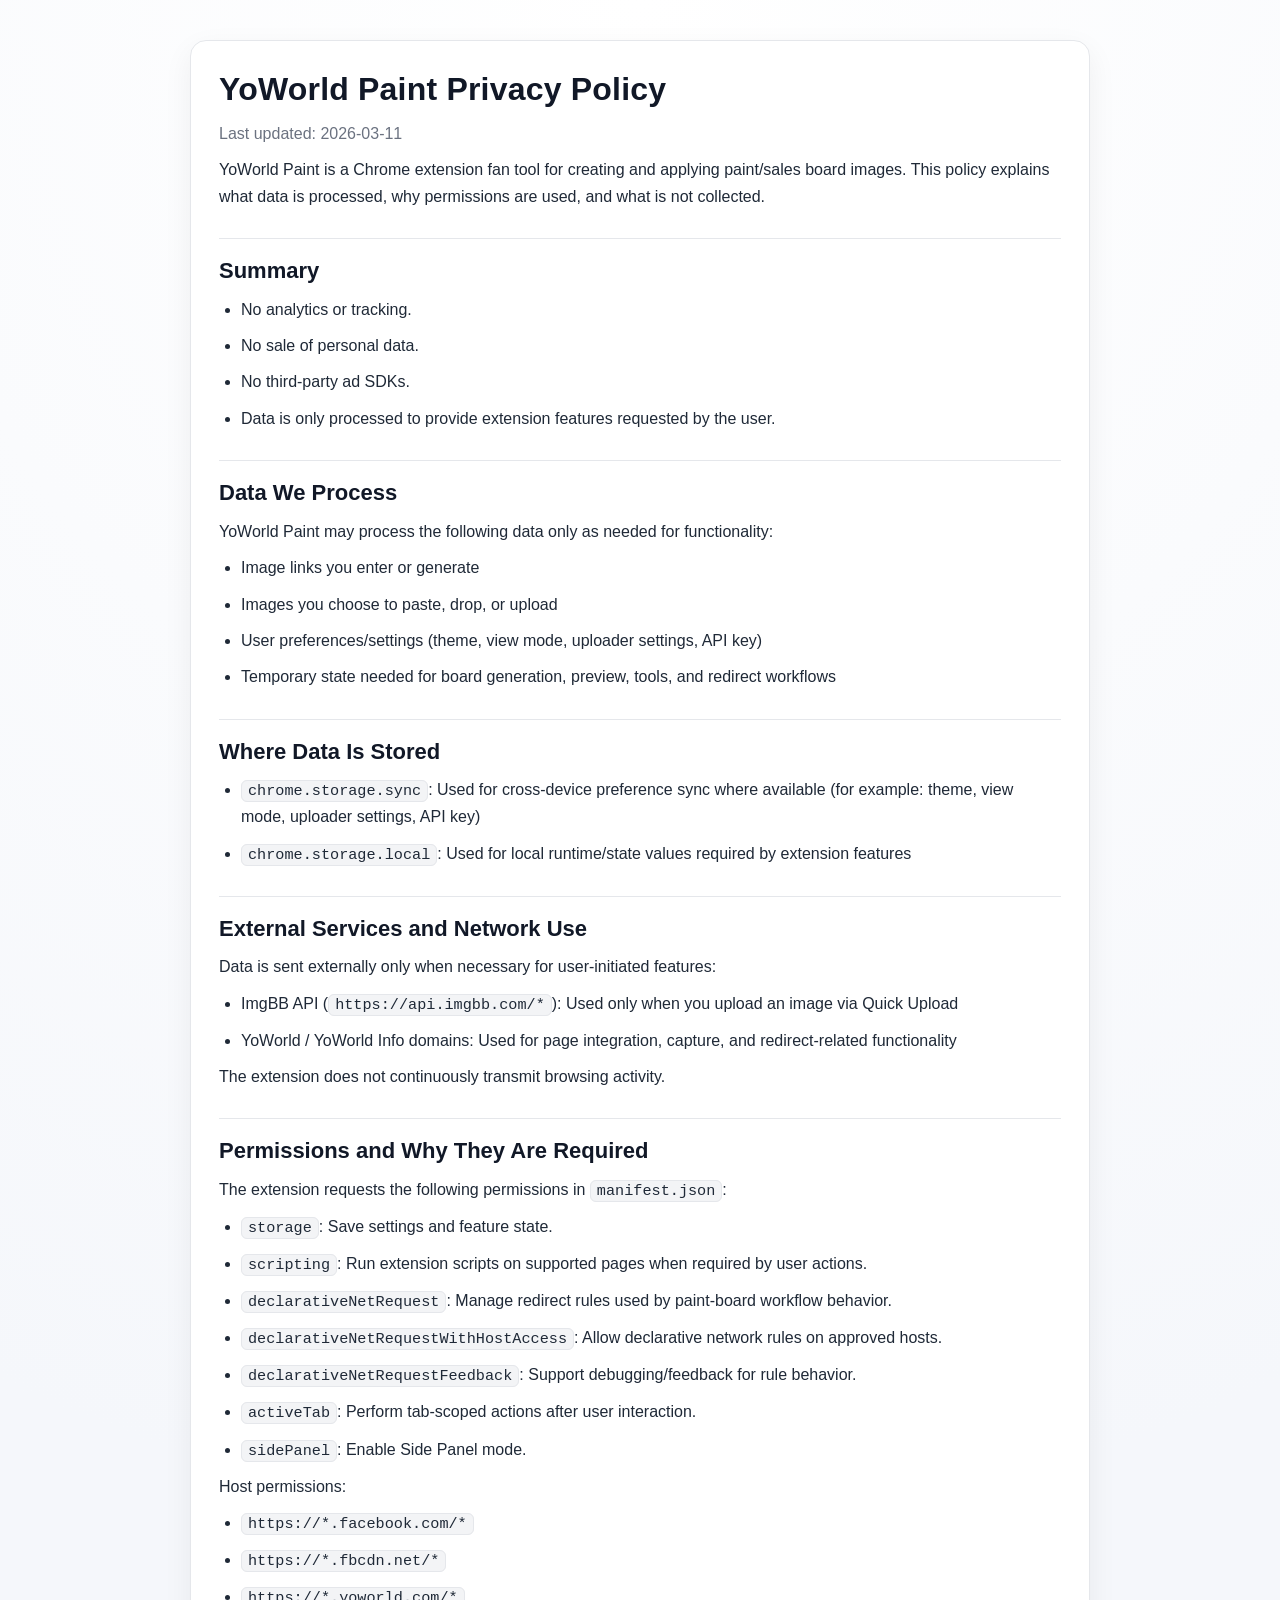
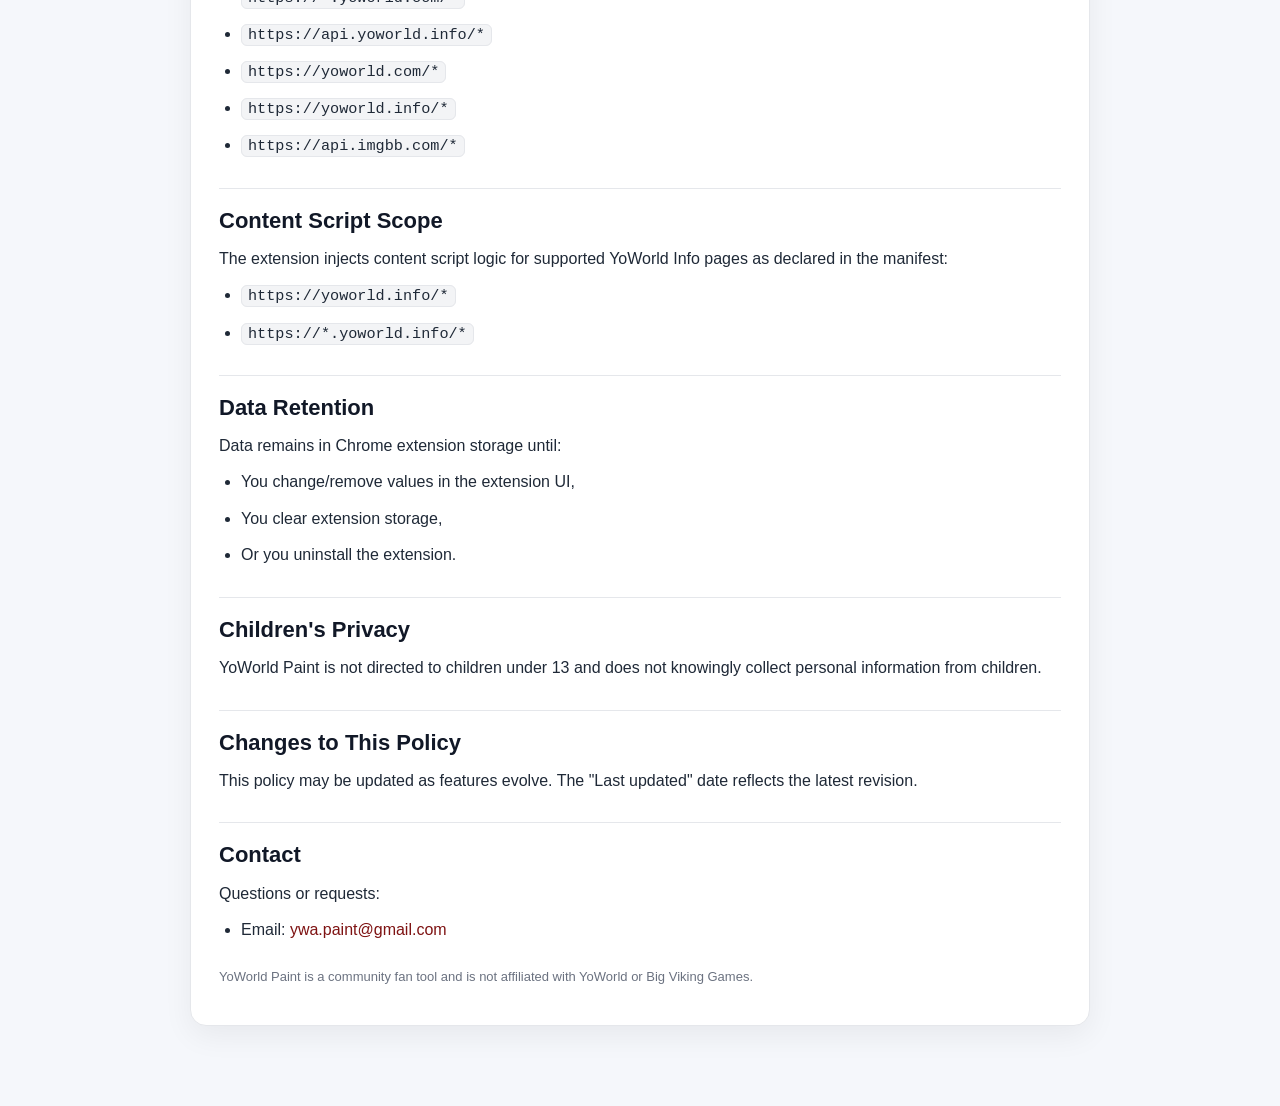
==== docs/privacy-policy.html @ 0a104af5 "Add privacy policy and redirect page for YoWorld Paint extension - Created privacy-policy.html to ou" ====
<!doctype html>
<html lang="en">
<head>
  <meta charset="utf-8" />
  <meta name="viewport" content="width=device-width, initial-scale=1" />
  <title>YoWorld Paint Privacy Policy</title>
  <meta name="description" content="YoWorld Paint Privacy Policy" />
  <style>
    :root {
      --bg: #f5f7fb;
      --card: #ffffff;
      --text: #1f2937;
      --muted: #6b7280;
      --line: #e5e7eb;
      --accent: #7e1212;
      --code-bg: #f3f4f6;
    }

    html, body {
      margin: 0;
      padding: 0;
      background: radial-gradient(circle at top, #ffffff 0%, var(--bg) 55%);
      color: var(--text);
      font: 16px/1.65 "Segoe UI", Roboto, Helvetica, Arial, sans-serif;
    }

    .wrap {
      max-width: 900px;
      margin: 40px auto;
      padding: 0 20px 40px;
    }

    .card {
      background: var(--card);
      border: 1px solid var(--line);
      border-radius: 16px;
      box-shadow: 0 10px 30px rgba(0, 0, 0, 0.06);
      padding: 28px;
    }

    h1, h2 {
      line-height: 1.25;
      margin: 0 0 12px;
      color: #111827;
    }

    h1 {
      font-size: 32px;
      letter-spacing: 0.2px;
    }

    h2 {
      font-size: 22px;
      margin-top: 28px;
      border-top: 1px solid var(--line);
      padding-top: 18px;
    }

    p, li {
      margin: 0 0 10px;
    }

    ul {
      margin: 0 0 8px 22px;
      padding: 0;
    }

    .muted {
      color: var(--muted);
    }

    code {
      background: var(--code-bg);
      border: 1px solid #e5e7eb;
      border-radius: 6px;
      padding: 1px 6px;
      font-family: Consolas, "Courier New", monospace;
      font-size: 0.95em;
    }

    a {
      color: var(--accent);
      text-decoration: none;
    }

    a:hover {
      text-decoration: underline;
    }

    .footer {
      margin-top: 22px;
      font-size: 13px;
      color: var(--muted);
    }
  </style>
</head>
<body>
  <main class="wrap">
    <article class="card">
      <h1>YoWorld Paint Privacy Policy</h1>
      <p class="muted">Last updated: 2026-03-11</p>

      <p>YoWorld Paint is a Chrome extension fan tool for creating and applying paint/sales board images. This policy explains what data is processed, why permissions are used, and what is not collected.</p>

      <h2>Summary</h2>
      <ul>
        <li>No analytics or tracking.</li>
        <li>No sale of personal data.</li>
        <li>No third-party ad SDKs.</li>
        <li>Data is only processed to provide extension features requested by the user.</li>
      </ul>

      <h2>Data We Process</h2>
      <p>YoWorld Paint may process the following data only as needed for functionality:</p>
      <ul>
        <li>Image links you enter or generate</li>
        <li>Images you choose to paste, drop, or upload</li>
        <li>User preferences/settings (theme, view mode, uploader settings, API key)</li>
        <li>Temporary state needed for board generation, preview, tools, and redirect workflows</li>
      </ul>

      <h2>Where Data Is Stored</h2>
      <ul>
        <li><code>chrome.storage.sync</code>: Used for cross-device preference sync where available (for example: theme, view mode, uploader settings, API key)</li>
        <li><code>chrome.storage.local</code>: Used for local runtime/state values required by extension features</li>
      </ul>

      <h2>External Services and Network Use</h2>
      <p>Data is sent externally only when necessary for user-initiated features:</p>
      <ul>
        <li>ImgBB API (<code>https://api.imgbb.com/*</code>): Used only when you upload an image via Quick Upload</li>
        <li>YoWorld / YoWorld Info domains: Used for page integration, capture, and redirect-related functionality</li>
      </ul>
      <p>The extension does not continuously transmit browsing activity.</p>

      <h2>Permissions and Why They Are Required</h2>
      <p>The extension requests the following permissions in <code>manifest.json</code>:</p>
      <ul>
        <li><code>storage</code>: Save settings and feature state.</li>
        <li><code>scripting</code>: Run extension scripts on supported pages when required by user actions.</li>
        <li><code>declarativeNetRequest</code>: Manage redirect rules used by paint-board workflow behavior.</li>
        <li><code>declarativeNetRequestWithHostAccess</code>: Allow declarative network rules on approved hosts.</li>
        <li><code>declarativeNetRequestFeedback</code>: Support debugging/feedback for rule behavior.</li>
        <li><code>activeTab</code>: Perform tab-scoped actions after user interaction.</li>
        <li><code>sidePanel</code>: Enable Side Panel mode.</li>
      </ul>

      <p>Host permissions:</p>
      <ul>
        <li><code>https://*.facebook.com/*</code></li>
        <li><code>https://*.fbcdn.net/*</code></li>
        <li><code>https://*.yoworld.com/*</code></li>
        <li><code>https://api.yoworld.info/*</code></li>
        <li><code>https://yoworld.com/*</code></li>
        <li><code>https://yoworld.info/*</code></li>
        <li><code>https://api.imgbb.com/*</code></li>
      </ul>

      <h2>Content Script Scope</h2>
      <p>The extension injects content script logic for supported YoWorld Info pages as declared in the manifest:</p>
      <ul>
        <li><code>https://yoworld.info/*</code></li>
        <li><code>https://*.yoworld.info/*</code></li>
      </ul>

      <h2>Data Retention</h2>
      <p>Data remains in Chrome extension storage until:</p>
      <ul>
        <li>You change/remove values in the extension UI,</li>
        <li>You clear extension storage,</li>
        <li>Or you uninstall the extension.</li>
      </ul>

      <h2>Children's Privacy</h2>
      <p>YoWorld Paint is not directed to children under 13 and does not knowingly collect personal information from children.</p>

      <h2>Changes to This Policy</h2>
      <p>This policy may be updated as features evolve. The "Last updated" date reflects the latest revision.</p>

      <h2>Contact</h2>
      <p>Questions or requests:</p>
      <ul>
        <li>Email: <a href="mailto:ywa.paint@gmail.com">ywa.paint@gmail.com</a></li>
      </ul>

      <p class="footer">YoWorld Paint is a community fan tool and is not affiliated with YoWorld or Big Viking Games.</p>
    </article>
  </main>
</body>
</html>
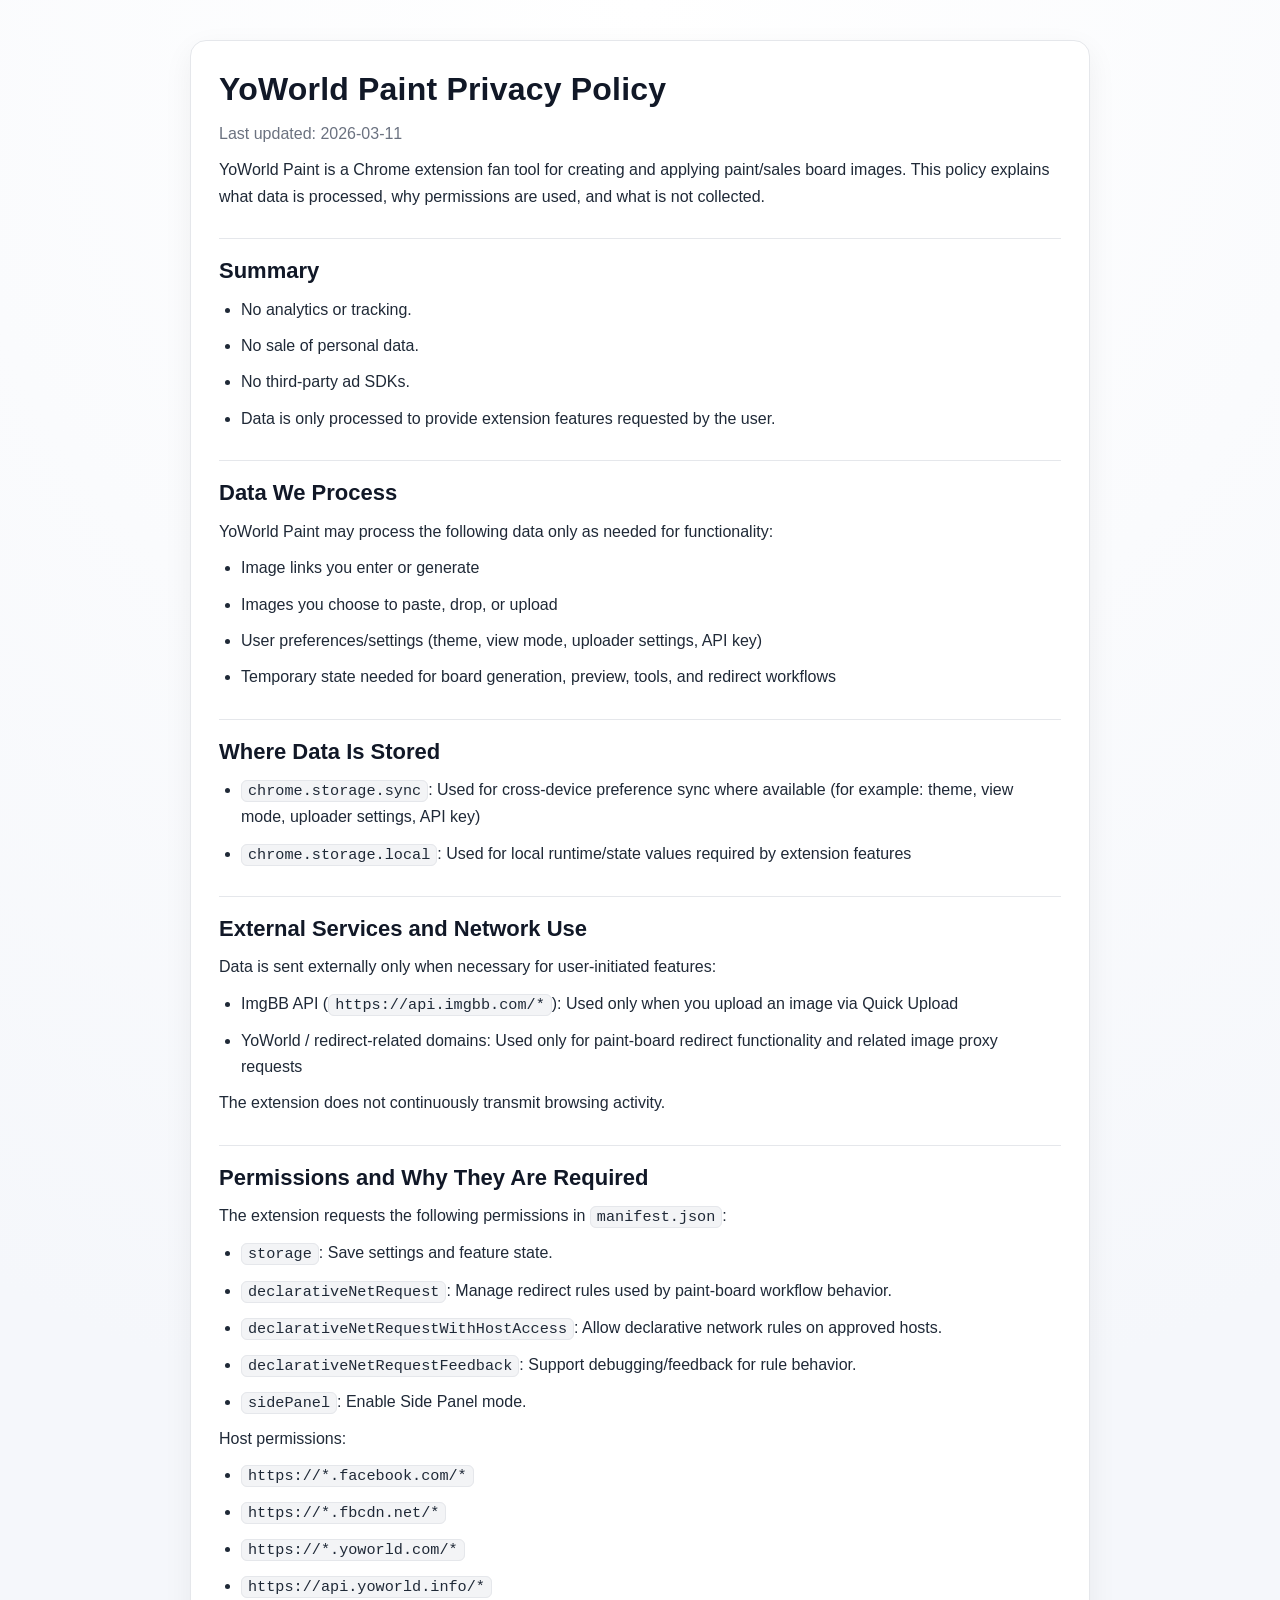
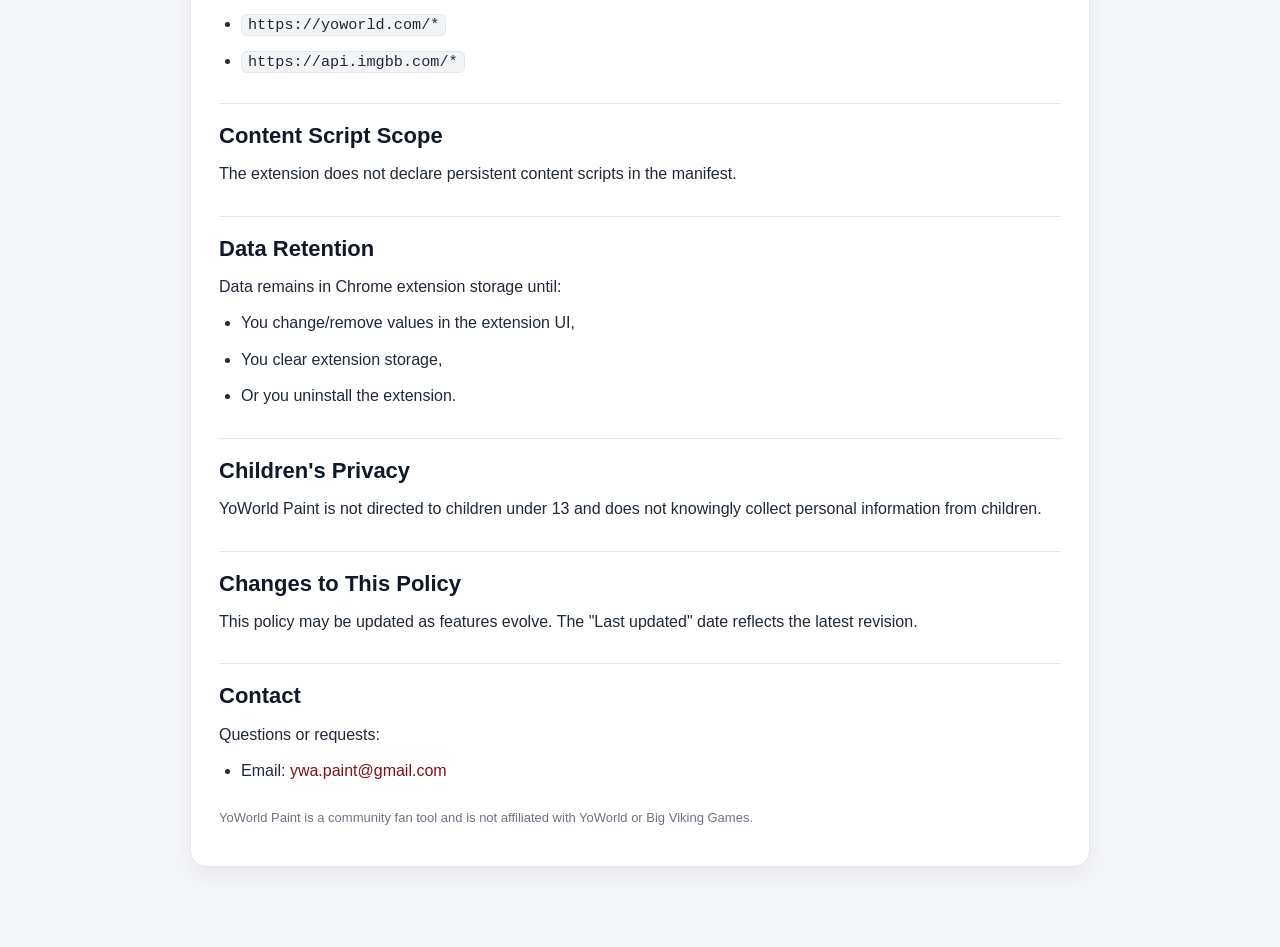
==== commit 9f2f33a6: "feat: Refactor Home tab image upload process and remove Sales Boards tab - Implemented new image pro" ====
--- a/docs/privacy-policy.html
+++ b/docs/privacy-policy.html
@@ -129,7 +129,7 @@
       <p>Data is sent externally only when necessary for user-initiated features:</p>
       <ul>
         <li>ImgBB API (<code>https://api.imgbb.com/*</code>): Used only when you upload an image via Quick Upload</li>
-        <li>YoWorld / YoWorld Info domains: Used for page integration, capture, and redirect-related functionality</li>
+        <li>YoWorld / redirect-related domains: Used only for paint-board redirect functionality and related image proxy requests</li>
       </ul>
       <p>The extension does not continuously transmit browsing activity.</p>
 
@@ -137,11 +137,9 @@
       <p>The extension requests the following permissions in <code>manifest.json</code>:</p>
       <ul>
         <li><code>storage</code>: Save settings and feature state.</li>
-        <li><code>scripting</code>: Run extension scripts on supported pages when required by user actions.</li>
         <li><code>declarativeNetRequest</code>: Manage redirect rules used by paint-board workflow behavior.</li>
         <li><code>declarativeNetRequestWithHostAccess</code>: Allow declarative network rules on approved hosts.</li>
         <li><code>declarativeNetRequestFeedback</code>: Support debugging/feedback for rule behavior.</li>
-        <li><code>activeTab</code>: Perform tab-scoped actions after user interaction.</li>
         <li><code>sidePanel</code>: Enable Side Panel mode.</li>
       </ul>
 
@@ -152,16 +150,11 @@
         <li><code>https://*.yoworld.com/*</code></li>
         <li><code>https://api.yoworld.info/*</code></li>
         <li><code>https://yoworld.com/*</code></li>
-        <li><code>https://yoworld.info/*</code></li>
         <li><code>https://api.imgbb.com/*</code></li>
       </ul>
 
       <h2>Content Script Scope</h2>
-      <p>The extension injects content script logic for supported YoWorld Info pages as declared in the manifest:</p>
-      <ul>
-        <li><code>https://yoworld.info/*</code></li>
-        <li><code>https://*.yoworld.info/*</code></li>
-      </ul>
+      <p>The extension does not declare persistent content scripts in the manifest.</p>
 
       <h2>Data Retention</h2>
       <p>Data remains in Chrome extension storage until:</p>
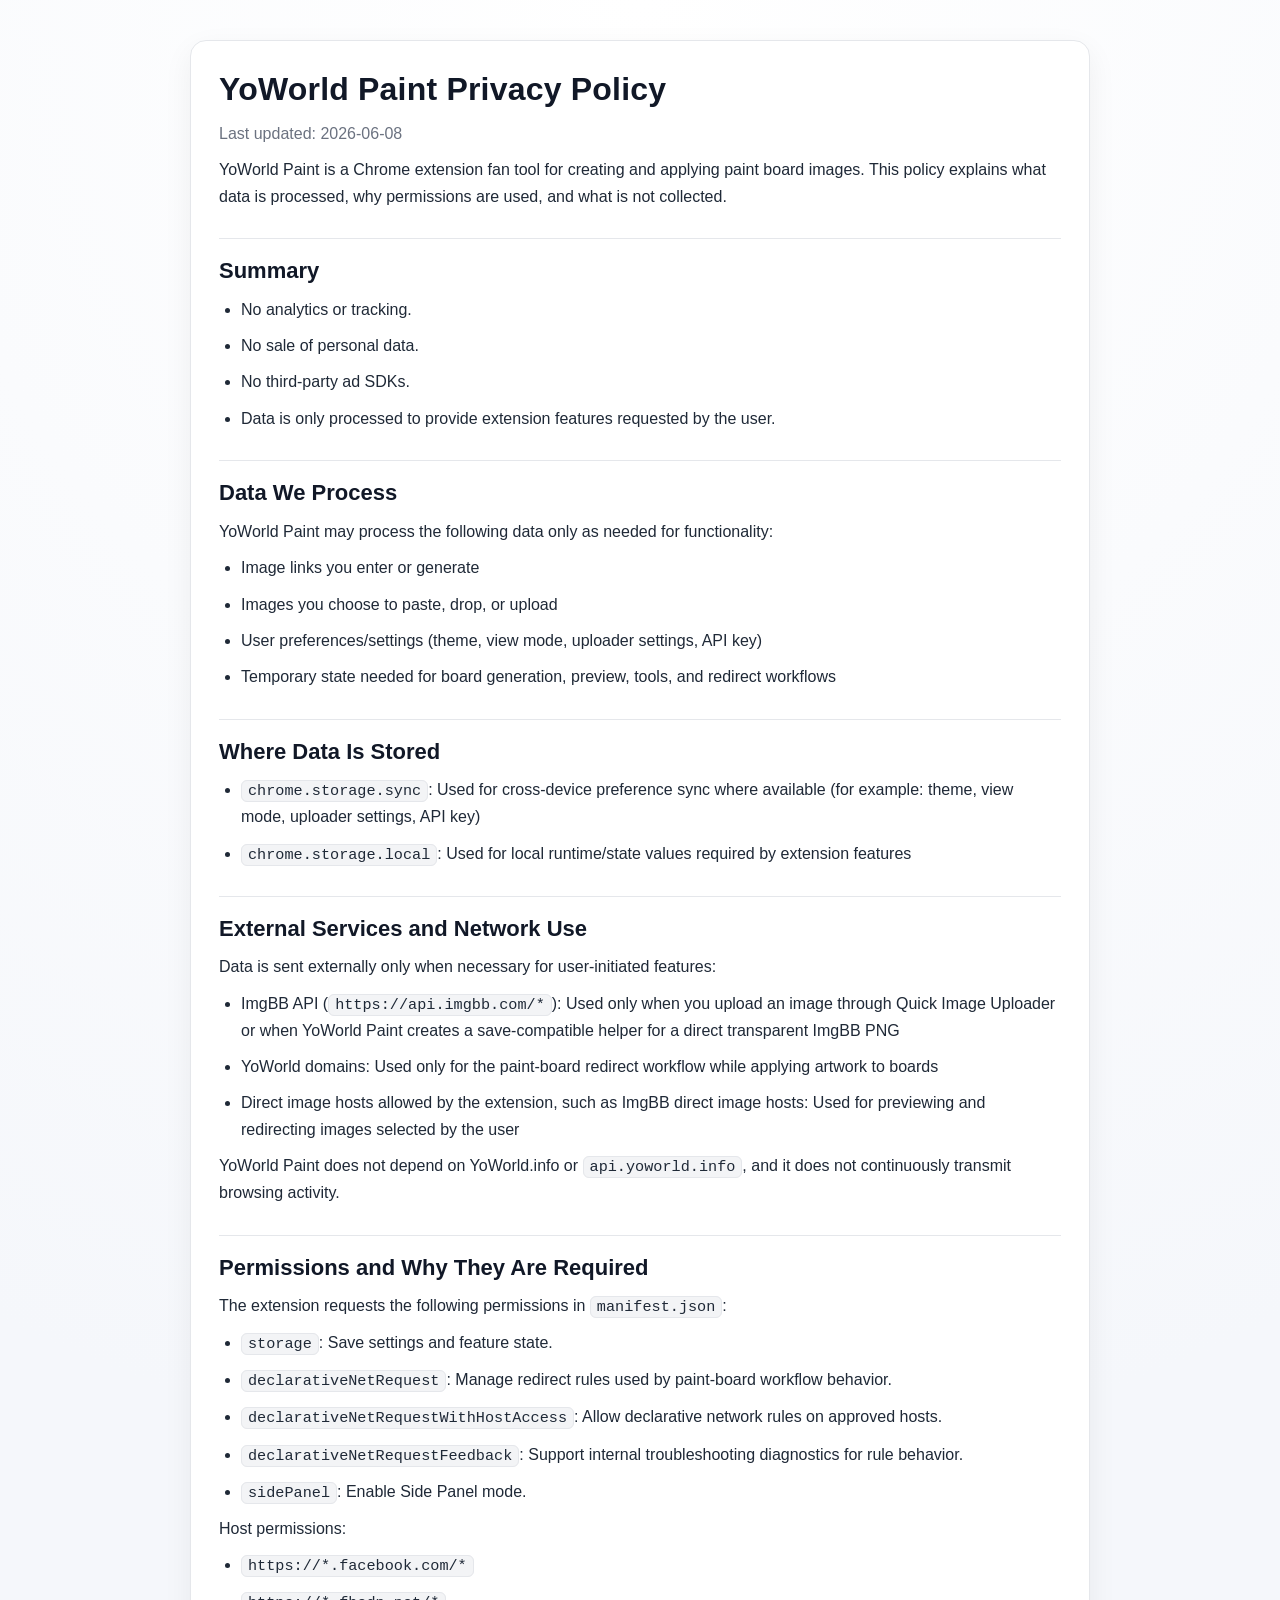
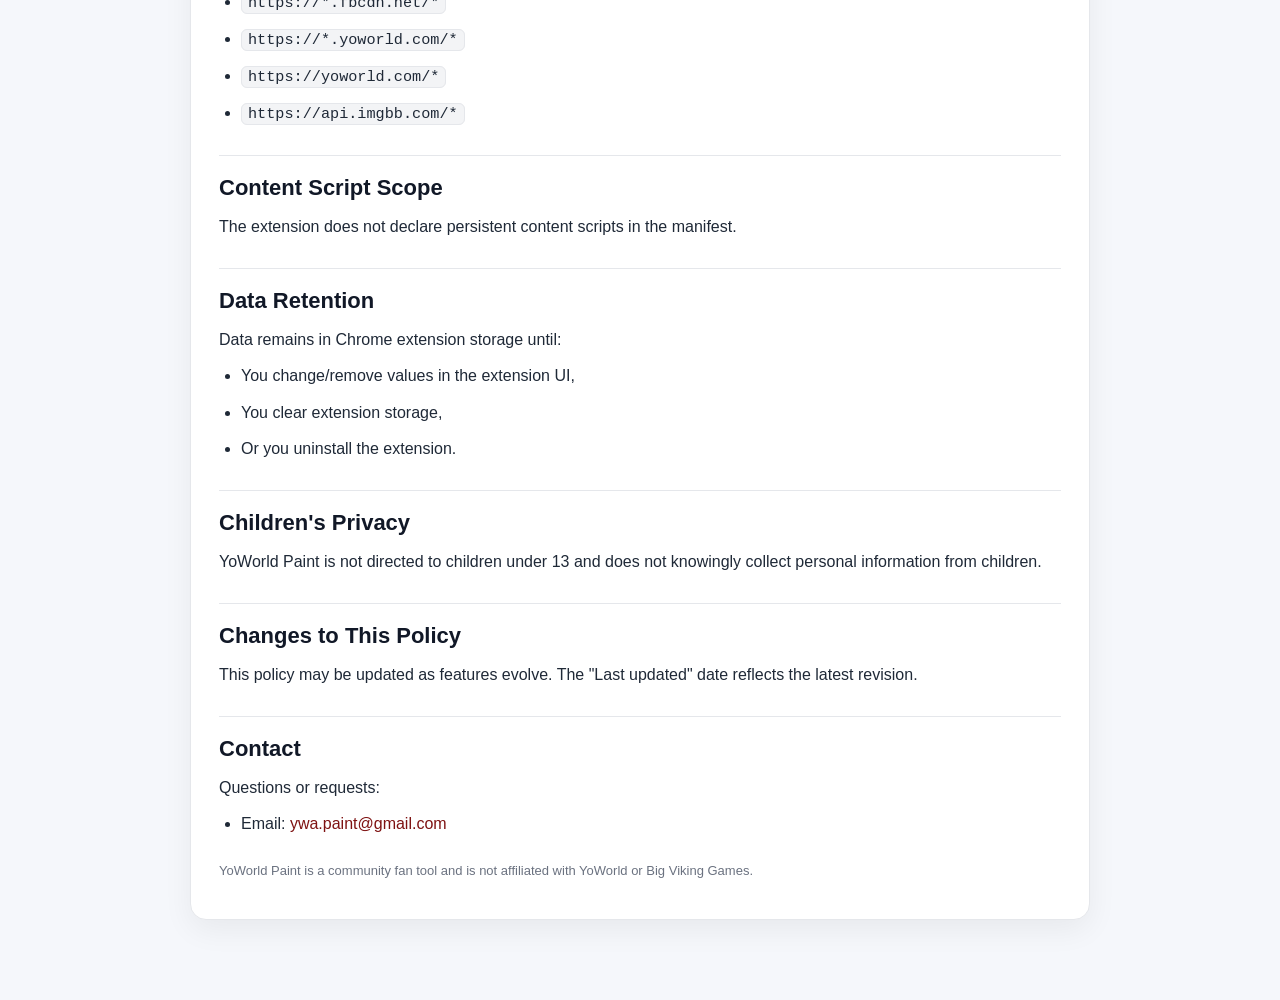
==== commit 90d05254: "Refactor side panel styles for responsive design, update HTML structure, and remove legacy features." ====
--- a/docs/privacy-policy.html
+++ b/docs/privacy-policy.html
@@ -98,9 +98,9 @@
   <main class="wrap">
     <article class="card">
       <h1>YoWorld Paint Privacy Policy</h1>
-      <p class="muted">Last updated: 2026-03-11</p>
+      <p class="muted">Last updated: 2026-06-08</p>
 
-      <p>YoWorld Paint is a Chrome extension fan tool for creating and applying paint/sales board images. This policy explains what data is processed, why permissions are used, and what is not collected.</p>
+      <p>YoWorld Paint is a Chrome extension fan tool for creating and applying paint board images. This policy explains what data is processed, why permissions are used, and what is not collected.</p>
 
       <h2>Summary</h2>
       <ul>
@@ -128,10 +128,11 @@
       <h2>External Services and Network Use</h2>
       <p>Data is sent externally only when necessary for user-initiated features:</p>
       <ul>
-        <li>ImgBB API (<code>https://api.imgbb.com/*</code>): Used only when you upload an image via Quick Upload</li>
-        <li>YoWorld / redirect-related domains: Used only for paint-board redirect functionality and related image proxy requests</li>
+        <li>ImgBB API (<code>https://api.imgbb.com/*</code>): Used only when you upload an image through Quick Image Uploader or when YoWorld Paint creates a save-compatible helper for a direct transparent ImgBB PNG</li>
+        <li>YoWorld domains: Used only for the paint-board redirect workflow while applying artwork to boards</li>
+        <li>Direct image hosts allowed by the extension, such as ImgBB direct image hosts: Used for previewing and redirecting images selected by the user</li>
       </ul>
-      <p>The extension does not continuously transmit browsing activity.</p>
+      <p>YoWorld Paint does not depend on YoWorld.info or <code>api.yoworld.info</code>, and it does not continuously transmit browsing activity.</p>
 
       <h2>Permissions and Why They Are Required</h2>
       <p>The extension requests the following permissions in <code>manifest.json</code>:</p>
@@ -139,7 +140,7 @@
         <li><code>storage</code>: Save settings and feature state.</li>
         <li><code>declarativeNetRequest</code>: Manage redirect rules used by paint-board workflow behavior.</li>
         <li><code>declarativeNetRequestWithHostAccess</code>: Allow declarative network rules on approved hosts.</li>
-        <li><code>declarativeNetRequestFeedback</code>: Support debugging/feedback for rule behavior.</li>
+        <li><code>declarativeNetRequestFeedback</code>: Support internal troubleshooting diagnostics for rule behavior.</li>
         <li><code>sidePanel</code>: Enable Side Panel mode.</li>
       </ul>
 
@@ -148,7 +149,6 @@
         <li><code>https://*.facebook.com/*</code></li>
         <li><code>https://*.fbcdn.net/*</code></li>
         <li><code>https://*.yoworld.com/*</code></li>
-        <li><code>https://api.yoworld.info/*</code></li>
         <li><code>https://yoworld.com/*</code></li>
         <li><code>https://api.imgbb.com/*</code></li>
       </ul>
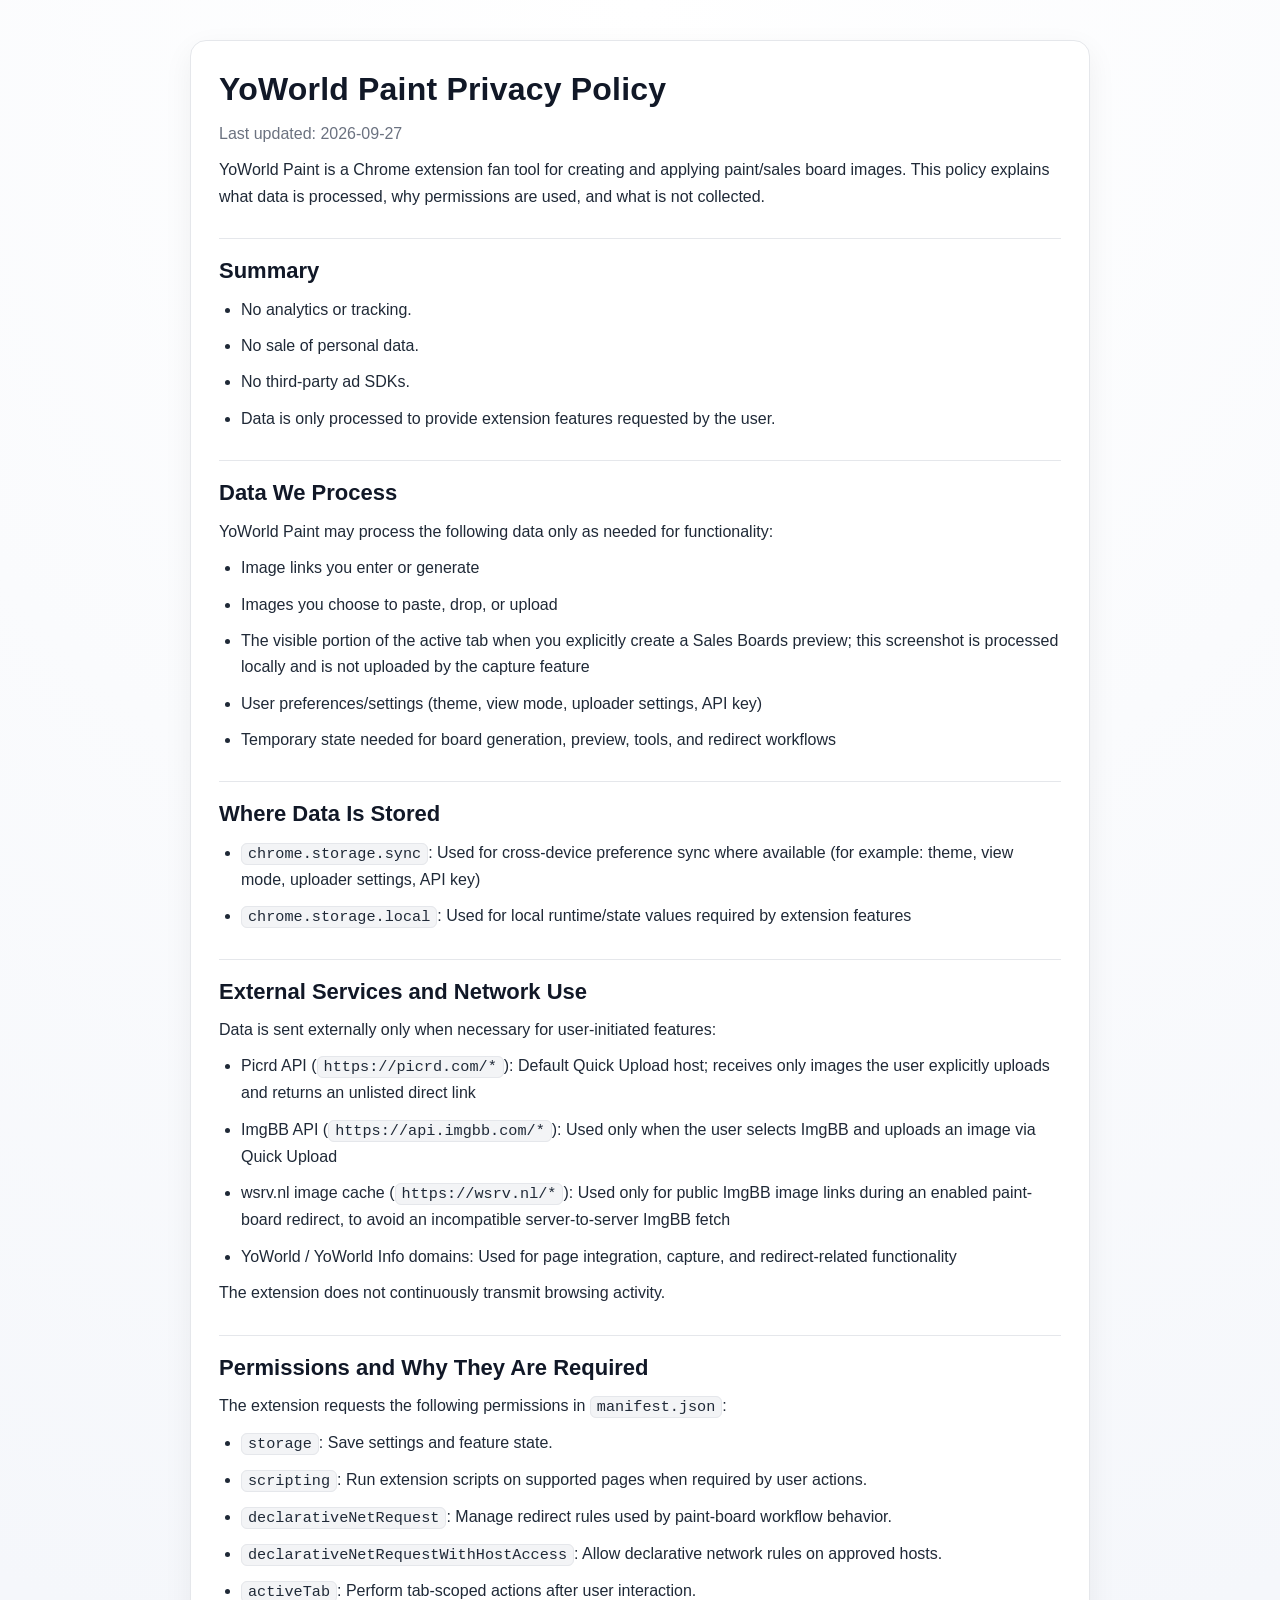
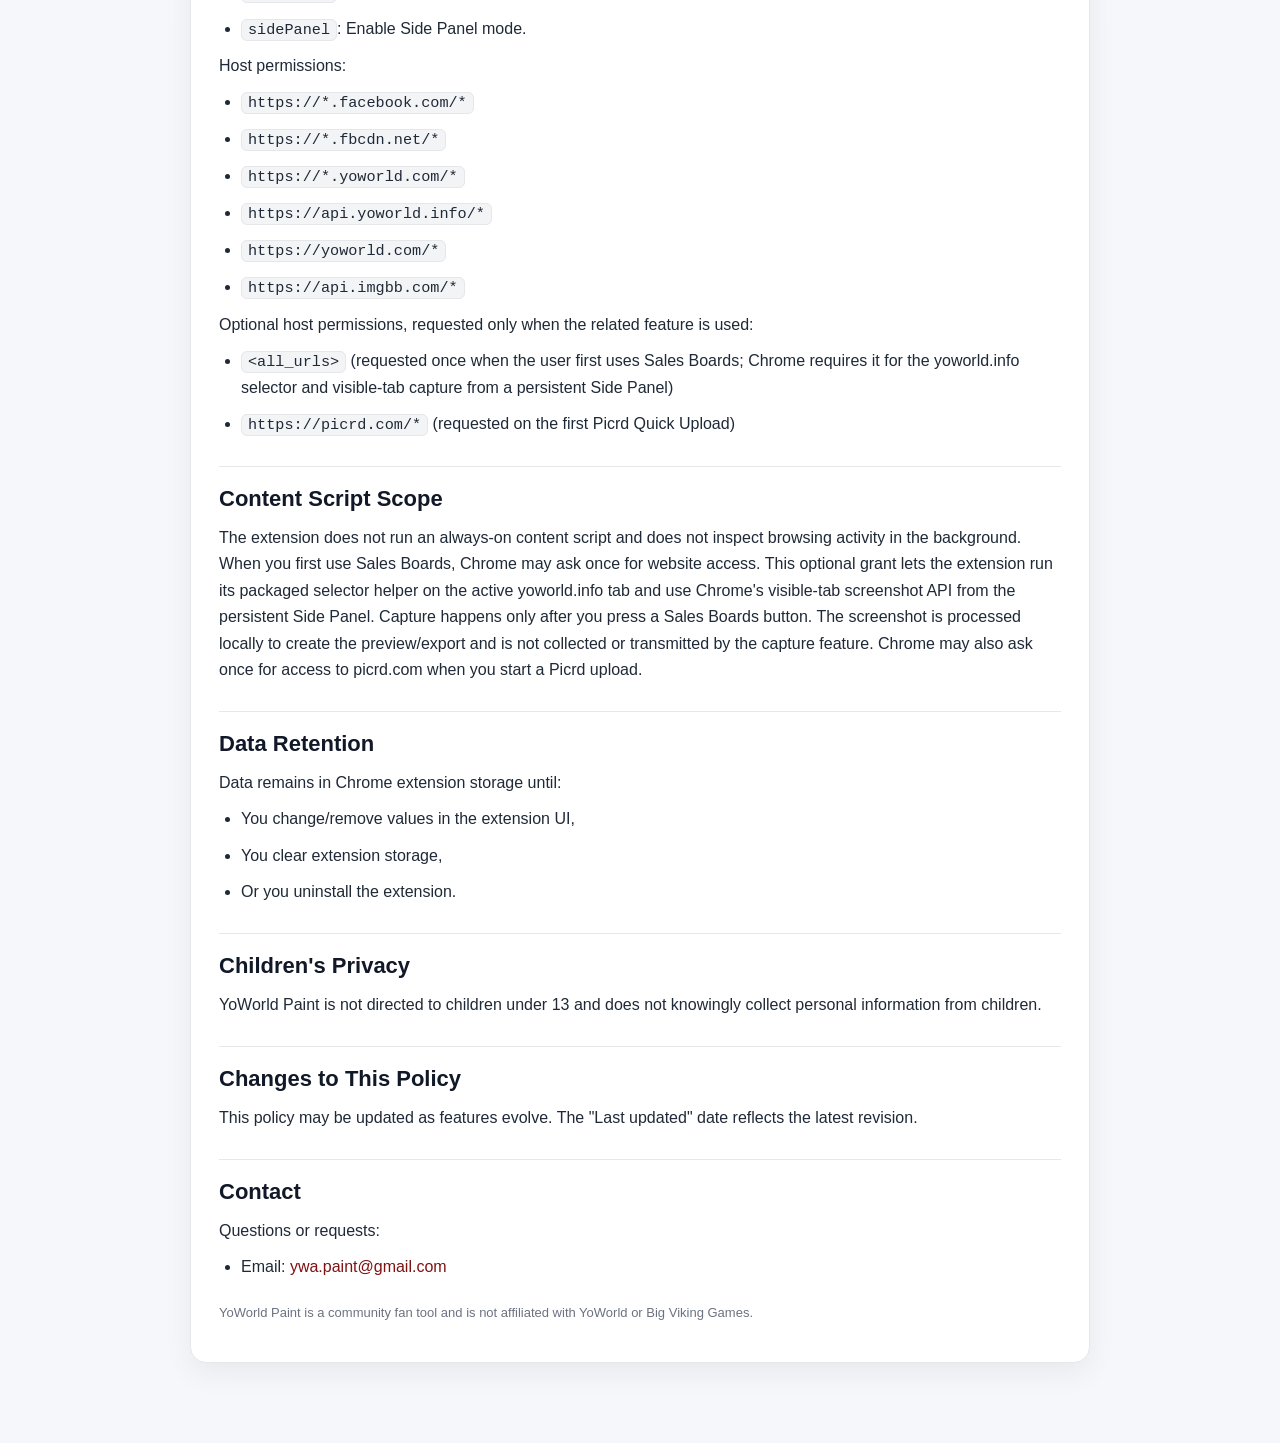
==== commit 6e257e41: "Release YoWorld Paint v3.5.11" ====
--- a/docs/privacy-policy.html
+++ b/docs/privacy-policy.html
@@ -98,9 +98,9 @@
   <main class="wrap">
     <article class="card">
       <h1>YoWorld Paint Privacy Policy</h1>
-      <p class="muted">Last updated: 2026-06-08</p>
+      <p class="muted">Last updated: 2026-09-27</p>
 
-      <p>YoWorld Paint is a Chrome extension fan tool for creating and applying paint board images. This policy explains what data is processed, why permissions are used, and what is not collected.</p>
+      <p>YoWorld Paint is a Chrome extension fan tool for creating and applying paint/sales board images. This policy explains what data is processed, why permissions are used, and what is not collected.</p>
 
       <h2>Summary</h2>
       <ul>
@@ -115,6 +115,7 @@
       <ul>
         <li>Image links you enter or generate</li>
         <li>Images you choose to paste, drop, or upload</li>
+        <li>The visible portion of the active tab when you explicitly create a Sales Boards preview; this screenshot is processed locally and is not uploaded by the capture feature</li>
         <li>User preferences/settings (theme, view mode, uploader settings, API key)</li>
         <li>Temporary state needed for board generation, preview, tools, and redirect workflows</li>
       </ul>
@@ -128,19 +129,21 @@
       <h2>External Services and Network Use</h2>
       <p>Data is sent externally only when necessary for user-initiated features:</p>
       <ul>
-        <li>ImgBB API (<code>https://api.imgbb.com/*</code>): Used only when you upload an image through Quick Image Uploader or when YoWorld Paint creates a save-compatible helper for a direct transparent ImgBB PNG</li>
-        <li>YoWorld domains: Used only for the paint-board redirect workflow while applying artwork to boards</li>
-        <li>Direct image hosts allowed by the extension, such as ImgBB direct image hosts: Used for previewing and redirecting images selected by the user</li>
+        <li>Picrd API (<code>https://picrd.com/*</code>): Default Quick Upload host; receives only images the user explicitly uploads and returns an unlisted direct link</li>
+        <li>ImgBB API (<code>https://api.imgbb.com/*</code>): Used only when the user selects ImgBB and uploads an image via Quick Upload</li>
+        <li>wsrv.nl image cache (<code>https://wsrv.nl/*</code>): Used only for public ImgBB image links during an enabled paint-board redirect, to avoid an incompatible server-to-server ImgBB fetch</li>
+        <li>YoWorld / YoWorld Info domains: Used for page integration, capture, and redirect-related functionality</li>
       </ul>
-      <p>YoWorld Paint does not depend on YoWorld.info or <code>api.yoworld.info</code>, and it does not continuously transmit browsing activity.</p>
+      <p>The extension does not continuously transmit browsing activity.</p>
 
       <h2>Permissions and Why They Are Required</h2>
       <p>The extension requests the following permissions in <code>manifest.json</code>:</p>
       <ul>
         <li><code>storage</code>: Save settings and feature state.</li>
+        <li><code>scripting</code>: Run extension scripts on supported pages when required by user actions.</li>
         <li><code>declarativeNetRequest</code>: Manage redirect rules used by paint-board workflow behavior.</li>
         <li><code>declarativeNetRequestWithHostAccess</code>: Allow declarative network rules on approved hosts.</li>
-        <li><code>declarativeNetRequestFeedback</code>: Support internal troubleshooting diagnostics for rule behavior.</li>
+        <li><code>activeTab</code>: Perform tab-scoped actions after user interaction.</li>
         <li><code>sidePanel</code>: Enable Side Panel mode.</li>
       </ul>
 
@@ -149,12 +152,19 @@
         <li><code>https://*.facebook.com/*</code></li>
         <li><code>https://*.fbcdn.net/*</code></li>
         <li><code>https://*.yoworld.com/*</code></li>
+        <li><code>https://api.yoworld.info/*</code></li>
         <li><code>https://yoworld.com/*</code></li>
         <li><code>https://api.imgbb.com/*</code></li>
       </ul>
 
+      <p>Optional host permissions, requested only when the related feature is used:</p>
+      <ul>
+        <li><code>&lt;all_urls&gt;</code> (requested once when the user first uses Sales Boards; Chrome requires it for the yoworld.info selector and visible-tab capture from a persistent Side Panel)</li>
+        <li><code>https://picrd.com/*</code> (requested on the first Picrd Quick Upload)</li>
+      </ul>
+
       <h2>Content Script Scope</h2>
-      <p>The extension does not declare persistent content scripts in the manifest.</p>
+      <p>The extension does not run an always-on content script and does not inspect browsing activity in the background. When you first use Sales Boards, Chrome may ask once for website access. This optional grant lets the extension run its packaged selector helper on the active yoworld.info tab and use Chrome's visible-tab screenshot API from the persistent Side Panel. Capture happens only after you press a Sales Boards button. The screenshot is processed locally to create the preview/export and is not collected or transmitted by the capture feature. Chrome may also ask once for access to picrd.com when you start a Picrd upload.</p>
 
       <h2>Data Retention</h2>
       <p>Data remains in Chrome extension storage until:</p>
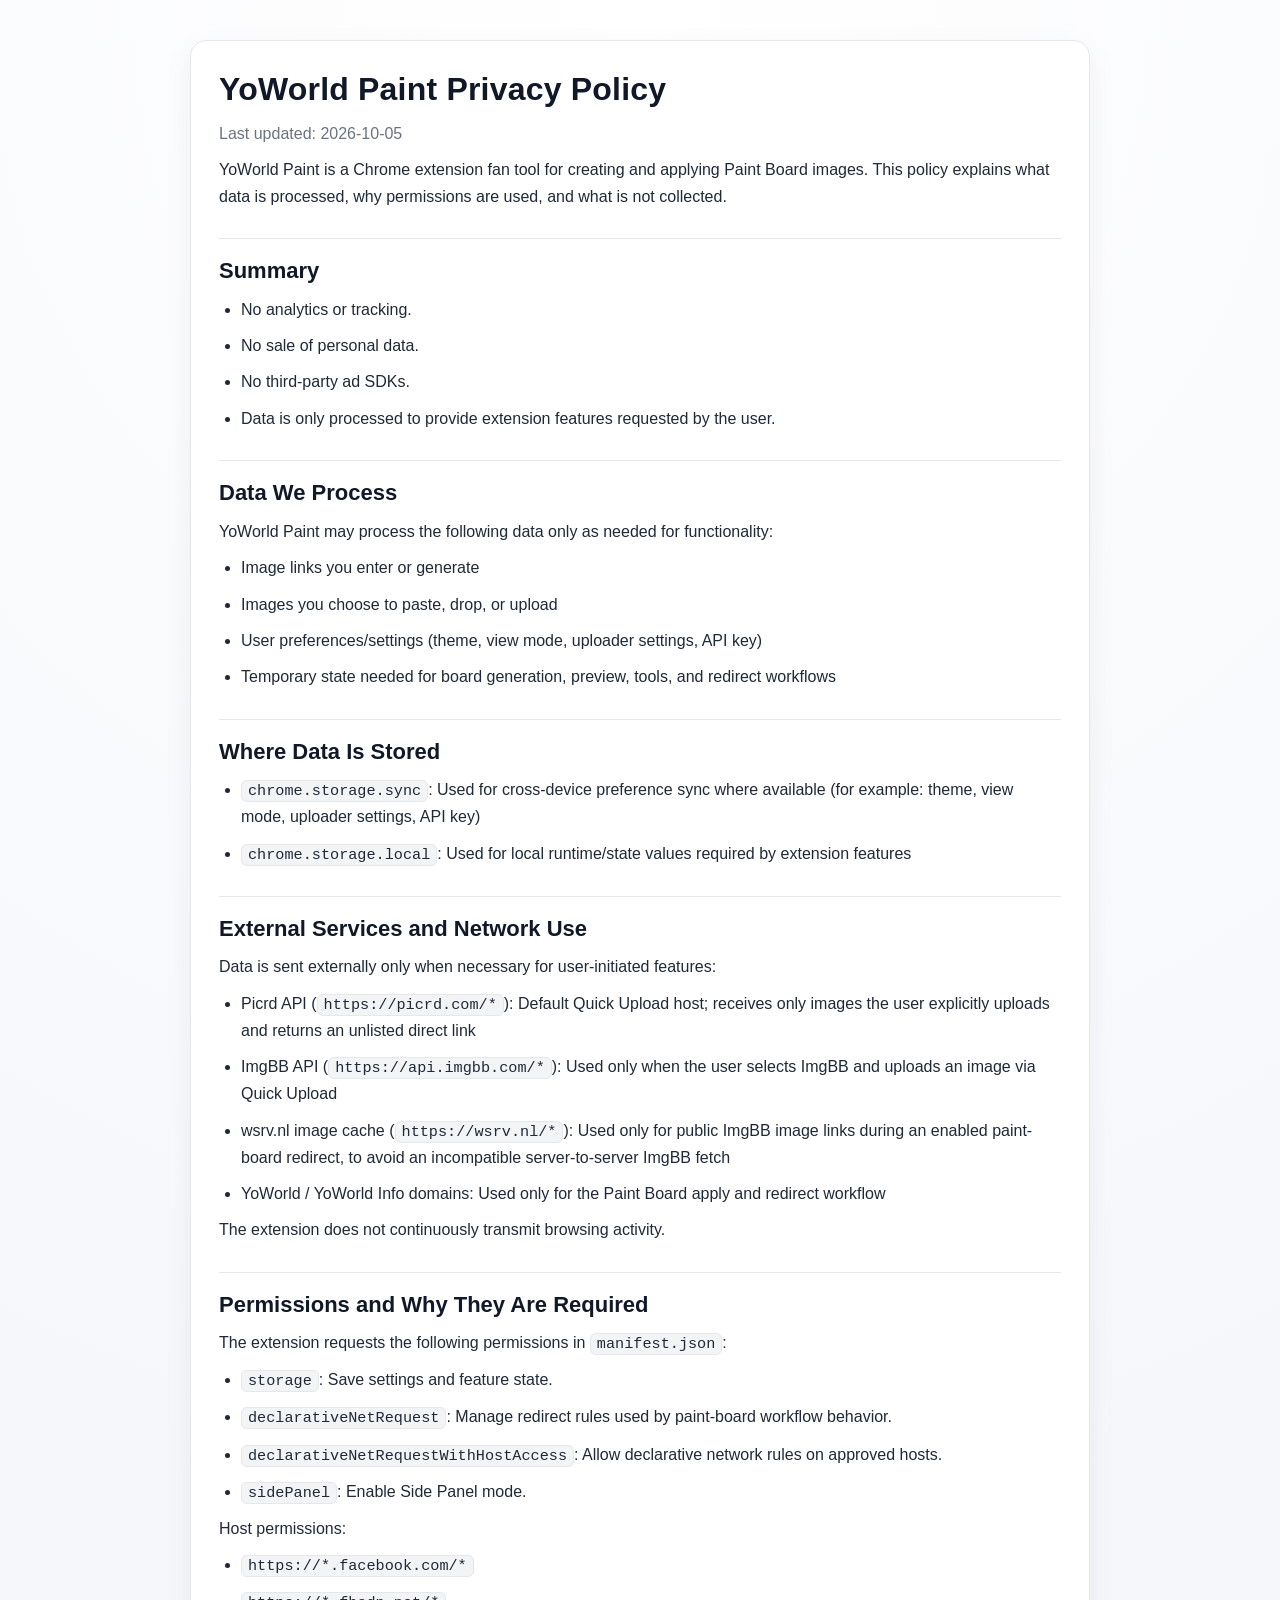
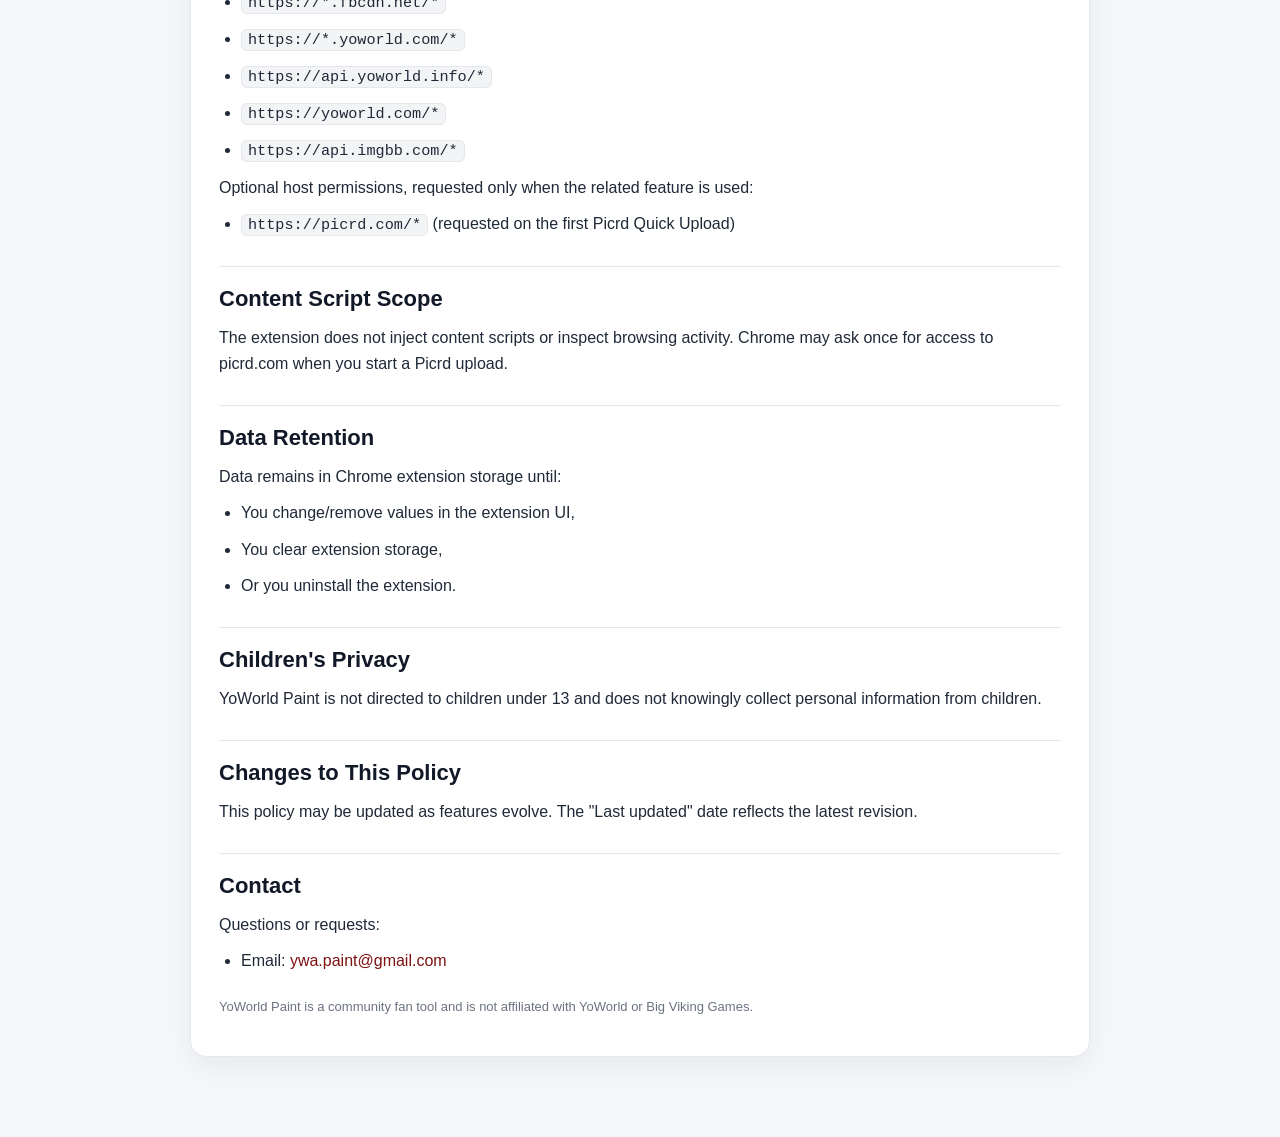
==== commit 5725f03b: "Remove broken Sales Boards integration" ====
--- a/docs/privacy-policy.html
+++ b/docs/privacy-policy.html
@@ -98,9 +98,9 @@
   <main class="wrap">
     <article class="card">
       <h1>YoWorld Paint Privacy Policy</h1>
-      <p class="muted">Last updated: 2026-09-27</p>
+      <p class="muted">Last updated: 2026-10-05</p>
 
-      <p>YoWorld Paint is a Chrome extension fan tool for creating and applying paint/sales board images. This policy explains what data is processed, why permissions are used, and what is not collected.</p>
+      <p>YoWorld Paint is a Chrome extension fan tool for creating and applying Paint Board images. This policy explains what data is processed, why permissions are used, and what is not collected.</p>
 
       <h2>Summary</h2>
       <ul>
@@ -115,7 +115,6 @@
       <ul>
         <li>Image links you enter or generate</li>
         <li>Images you choose to paste, drop, or upload</li>
-        <li>The visible portion of the active tab when you explicitly create a Sales Boards preview; this screenshot is processed locally and is not uploaded by the capture feature</li>
         <li>User preferences/settings (theme, view mode, uploader settings, API key)</li>
         <li>Temporary state needed for board generation, preview, tools, and redirect workflows</li>
       </ul>
@@ -132,7 +131,7 @@
         <li>Picrd API (<code>https://picrd.com/*</code>): Default Quick Upload host; receives only images the user explicitly uploads and returns an unlisted direct link</li>
         <li>ImgBB API (<code>https://api.imgbb.com/*</code>): Used only when the user selects ImgBB and uploads an image via Quick Upload</li>
         <li>wsrv.nl image cache (<code>https://wsrv.nl/*</code>): Used only for public ImgBB image links during an enabled paint-board redirect, to avoid an incompatible server-to-server ImgBB fetch</li>
-        <li>YoWorld / YoWorld Info domains: Used for page integration, capture, and redirect-related functionality</li>
+        <li>YoWorld / YoWorld Info domains: Used only for the Paint Board apply and redirect workflow</li>
       </ul>
       <p>The extension does not continuously transmit browsing activity.</p>
 
@@ -140,10 +139,8 @@
       <p>The extension requests the following permissions in <code>manifest.json</code>:</p>
       <ul>
         <li><code>storage</code>: Save settings and feature state.</li>
-        <li><code>scripting</code>: Run extension scripts on supported pages when required by user actions.</li>
         <li><code>declarativeNetRequest</code>: Manage redirect rules used by paint-board workflow behavior.</li>
         <li><code>declarativeNetRequestWithHostAccess</code>: Allow declarative network rules on approved hosts.</li>
-        <li><code>activeTab</code>: Perform tab-scoped actions after user interaction.</li>
         <li><code>sidePanel</code>: Enable Side Panel mode.</li>
       </ul>
 
@@ -159,12 +156,11 @@
 
       <p>Optional host permissions, requested only when the related feature is used:</p>
       <ul>
-        <li><code>&lt;all_urls&gt;</code> (requested once when the user first uses Sales Boards; Chrome requires it for the yoworld.info selector and visible-tab capture from a persistent Side Panel)</li>
         <li><code>https://picrd.com/*</code> (requested on the first Picrd Quick Upload)</li>
       </ul>
 
       <h2>Content Script Scope</h2>
-      <p>The extension does not run an always-on content script and does not inspect browsing activity in the background. When you first use Sales Boards, Chrome may ask once for website access. This optional grant lets the extension run its packaged selector helper on the active yoworld.info tab and use Chrome's visible-tab screenshot API from the persistent Side Panel. Capture happens only after you press a Sales Boards button. The screenshot is processed locally to create the preview/export and is not collected or transmitted by the capture feature. Chrome may also ask once for access to picrd.com when you start a Picrd upload.</p>
+      <p>The extension does not inject content scripts or inspect browsing activity. Chrome may ask once for access to picrd.com when you start a Picrd upload.</p>
 
       <h2>Data Retention</h2>
       <p>Data remains in Chrome extension storage until:</p>
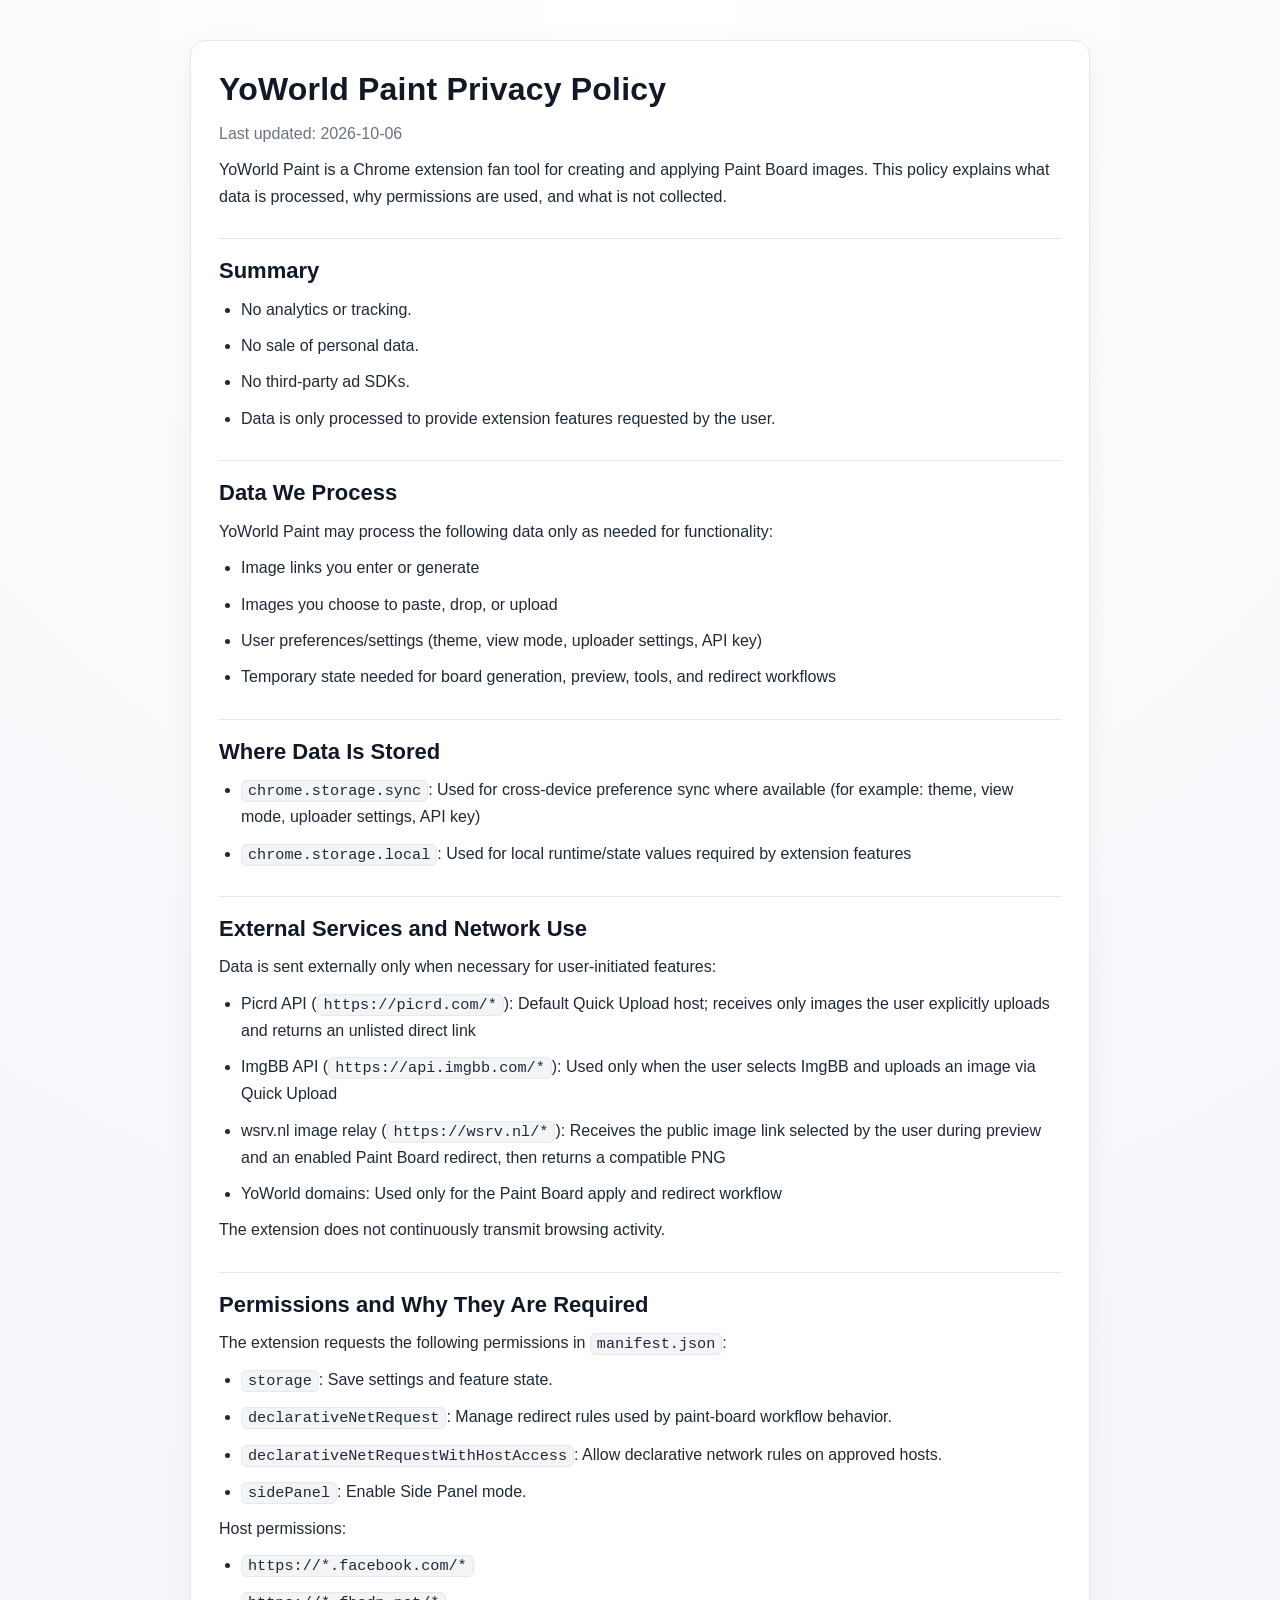
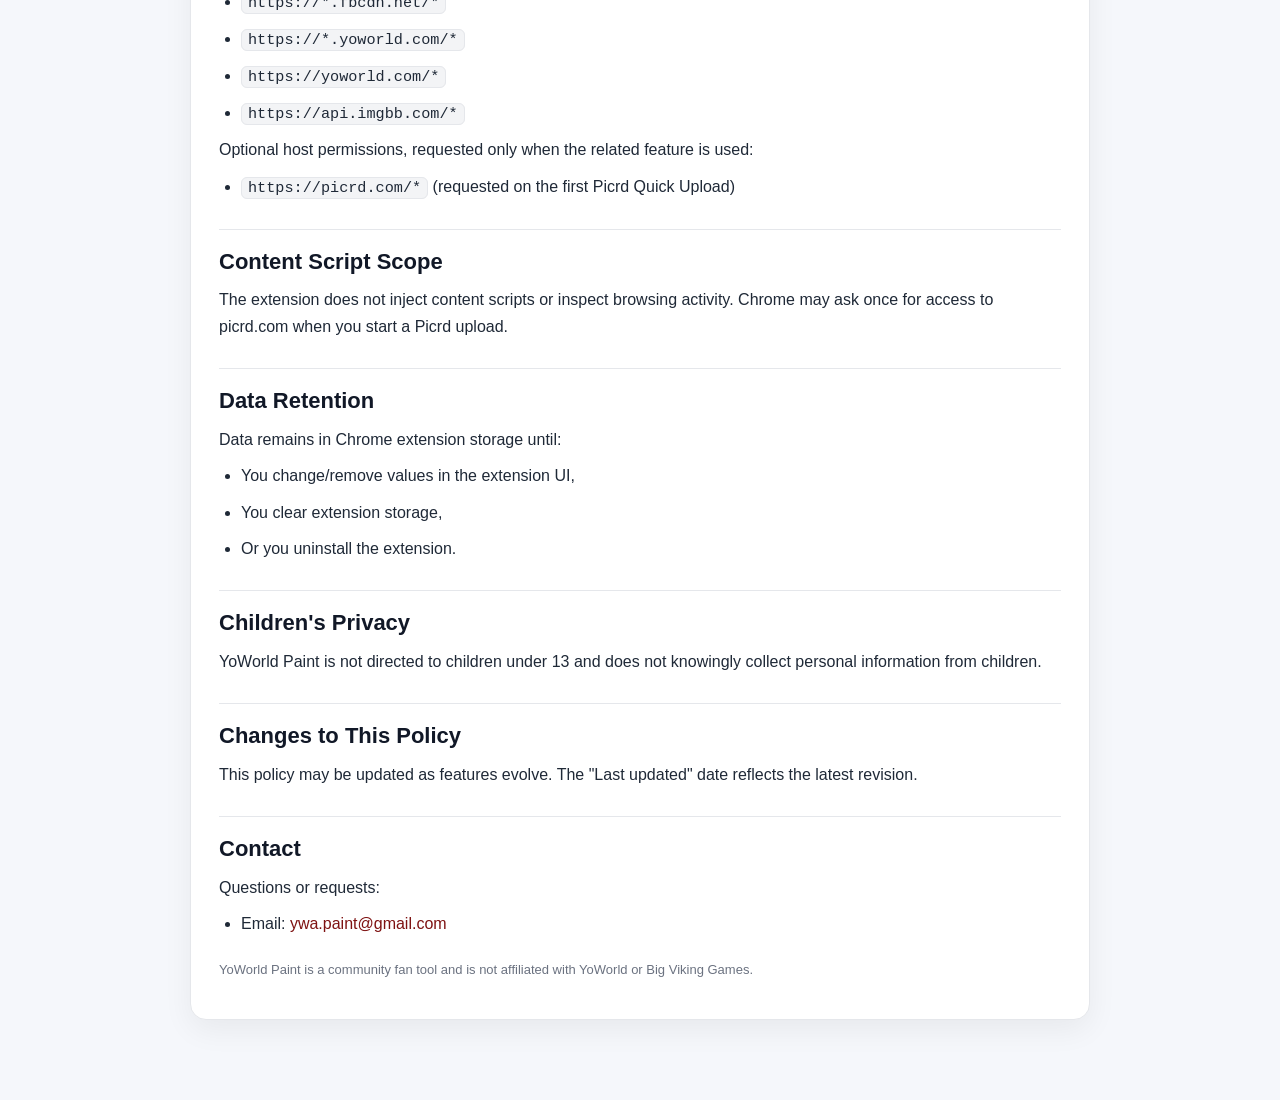
==== commit 9f8df4fc: "Fix Paint Board relay and release v3.5.13" ====
--- a/docs/privacy-policy.html
+++ b/docs/privacy-policy.html
@@ -98,7 +98,7 @@
   <main class="wrap">
     <article class="card">
       <h1>YoWorld Paint Privacy Policy</h1>
-      <p class="muted">Last updated: 2026-10-05</p>
+      <p class="muted">Last updated: 2026-10-06</p>
 
       <p>YoWorld Paint is a Chrome extension fan tool for creating and applying Paint Board images. This policy explains what data is processed, why permissions are used, and what is not collected.</p>
 
@@ -130,8 +130,8 @@
       <ul>
         <li>Picrd API (<code>https://picrd.com/*</code>): Default Quick Upload host; receives only images the user explicitly uploads and returns an unlisted direct link</li>
         <li>ImgBB API (<code>https://api.imgbb.com/*</code>): Used only when the user selects ImgBB and uploads an image via Quick Upload</li>
-        <li>wsrv.nl image cache (<code>https://wsrv.nl/*</code>): Used only for public ImgBB image links during an enabled paint-board redirect, to avoid an incompatible server-to-server ImgBB fetch</li>
-        <li>YoWorld / YoWorld Info domains: Used only for the Paint Board apply and redirect workflow</li>
+        <li>wsrv.nl image relay (<code>https://wsrv.nl/*</code>): Receives the public image link selected by the user during preview and an enabled Paint Board redirect, then returns a compatible PNG</li>
+        <li>YoWorld domains: Used only for the Paint Board apply and redirect workflow</li>
       </ul>
       <p>The extension does not continuously transmit browsing activity.</p>
 
@@ -149,7 +149,6 @@
         <li><code>https://*.facebook.com/*</code></li>
         <li><code>https://*.fbcdn.net/*</code></li>
         <li><code>https://*.yoworld.com/*</code></li>
-        <li><code>https://api.yoworld.info/*</code></li>
         <li><code>https://yoworld.com/*</code></li>
         <li><code>https://api.imgbb.com/*</code></li>
       </ul>
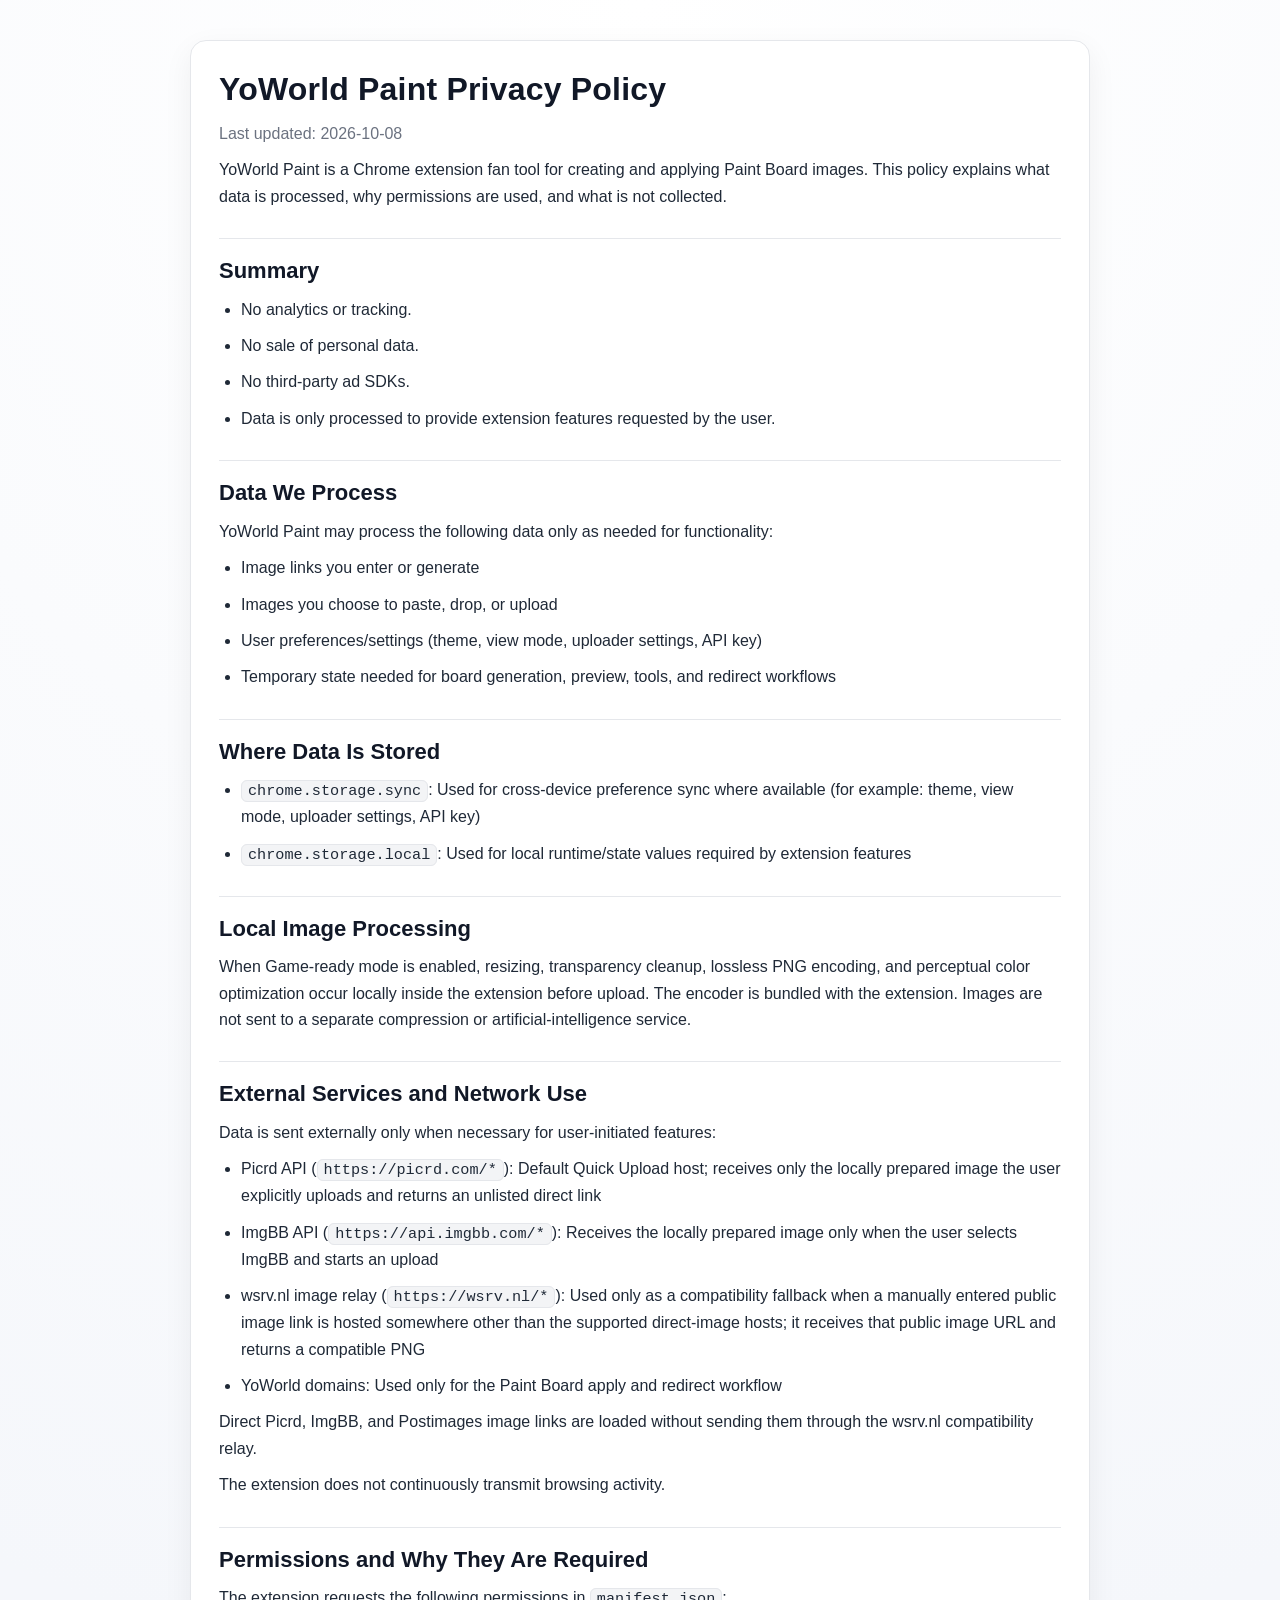
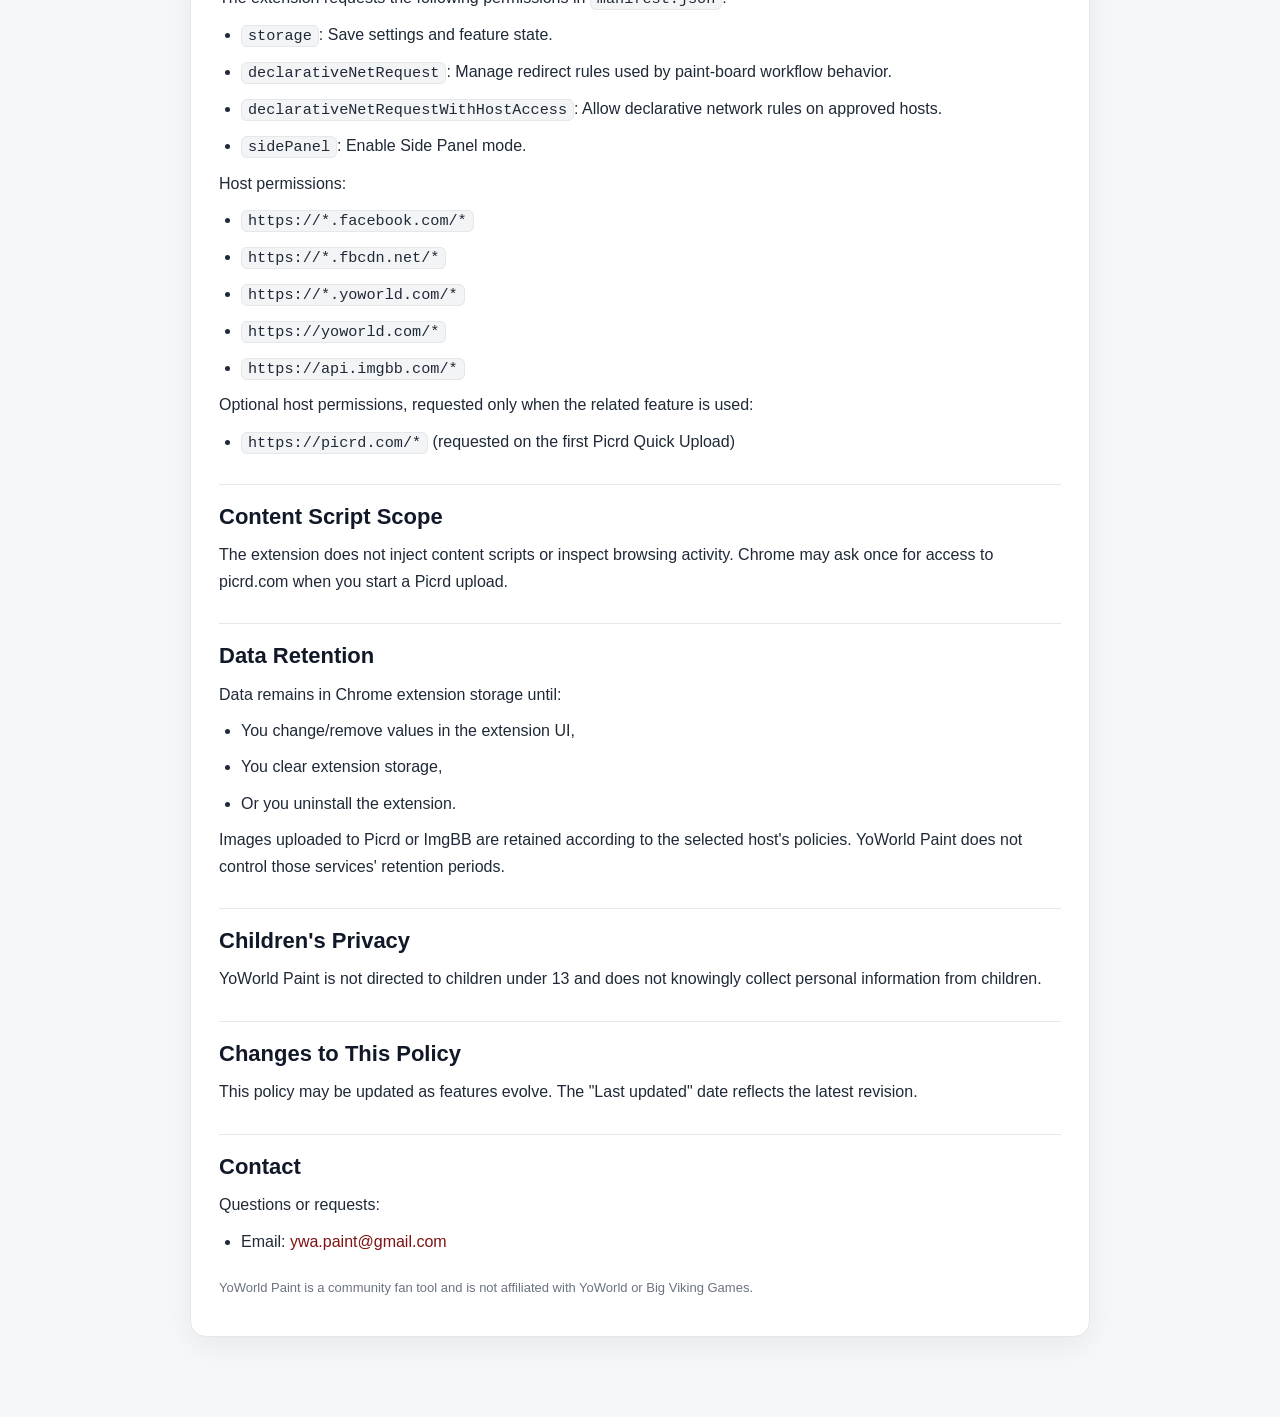
==== commit fcd37694: "Release YoWorld Paint v3.5.14" ====
--- a/docs/privacy-policy.html
+++ b/docs/privacy-policy.html
@@ -98,7 +98,7 @@
   <main class="wrap">
     <article class="card">
       <h1>YoWorld Paint Privacy Policy</h1>
-      <p class="muted">Last updated: 2026-10-06</p>
+      <p class="muted">Last updated: 2026-10-08</p>
 
       <p>YoWorld Paint is a Chrome extension fan tool for creating and applying Paint Board images. This policy explains what data is processed, why permissions are used, and what is not collected.</p>
 
@@ -125,14 +125,18 @@
         <li><code>chrome.storage.local</code>: Used for local runtime/state values required by extension features</li>
       </ul>
 
+      <h2>Local Image Processing</h2>
+      <p>When Game-ready mode is enabled, resizing, transparency cleanup, lossless PNG encoding, and perceptual color optimization occur locally inside the extension before upload. The encoder is bundled with the extension. Images are not sent to a separate compression or artificial-intelligence service.</p>
+
       <h2>External Services and Network Use</h2>
       <p>Data is sent externally only when necessary for user-initiated features:</p>
       <ul>
-        <li>Picrd API (<code>https://picrd.com/*</code>): Default Quick Upload host; receives only images the user explicitly uploads and returns an unlisted direct link</li>
-        <li>ImgBB API (<code>https://api.imgbb.com/*</code>): Used only when the user selects ImgBB and uploads an image via Quick Upload</li>
-        <li>wsrv.nl image relay (<code>https://wsrv.nl/*</code>): Receives the public image link selected by the user during preview and an enabled Paint Board redirect, then returns a compatible PNG</li>
+        <li>Picrd API (<code>https://picrd.com/*</code>): Default Quick Upload host; receives only the locally prepared image the user explicitly uploads and returns an unlisted direct link</li>
+        <li>ImgBB API (<code>https://api.imgbb.com/*</code>): Receives the locally prepared image only when the user selects ImgBB and starts an upload</li>
+        <li>wsrv.nl image relay (<code>https://wsrv.nl/*</code>): Used only as a compatibility fallback when a manually entered public image link is hosted somewhere other than the supported direct-image hosts; it receives that public image URL and returns a compatible PNG</li>
         <li>YoWorld domains: Used only for the Paint Board apply and redirect workflow</li>
       </ul>
+      <p>Direct Picrd, ImgBB, and Postimages image links are loaded without sending them through the wsrv.nl compatibility relay.</p>
       <p>The extension does not continuously transmit browsing activity.</p>
 
       <h2>Permissions and Why They Are Required</h2>
@@ -143,7 +147,6 @@
         <li><code>declarativeNetRequestWithHostAccess</code>: Allow declarative network rules on approved hosts.</li>
         <li><code>sidePanel</code>: Enable Side Panel mode.</li>
       </ul>
-
       <p>Host permissions:</p>
       <ul>
         <li><code>https://*.facebook.com/*</code></li>
@@ -168,6 +171,7 @@
         <li>You clear extension storage,</li>
         <li>Or you uninstall the extension.</li>
       </ul>
+      <p>Images uploaded to Picrd or ImgBB are retained according to the selected host's policies. YoWorld Paint does not control those services' retention periods.</p>
 
       <h2>Children's Privacy</h2>
       <p>YoWorld Paint is not directed to children under 13 and does not knowingly collect personal information from children.</p>
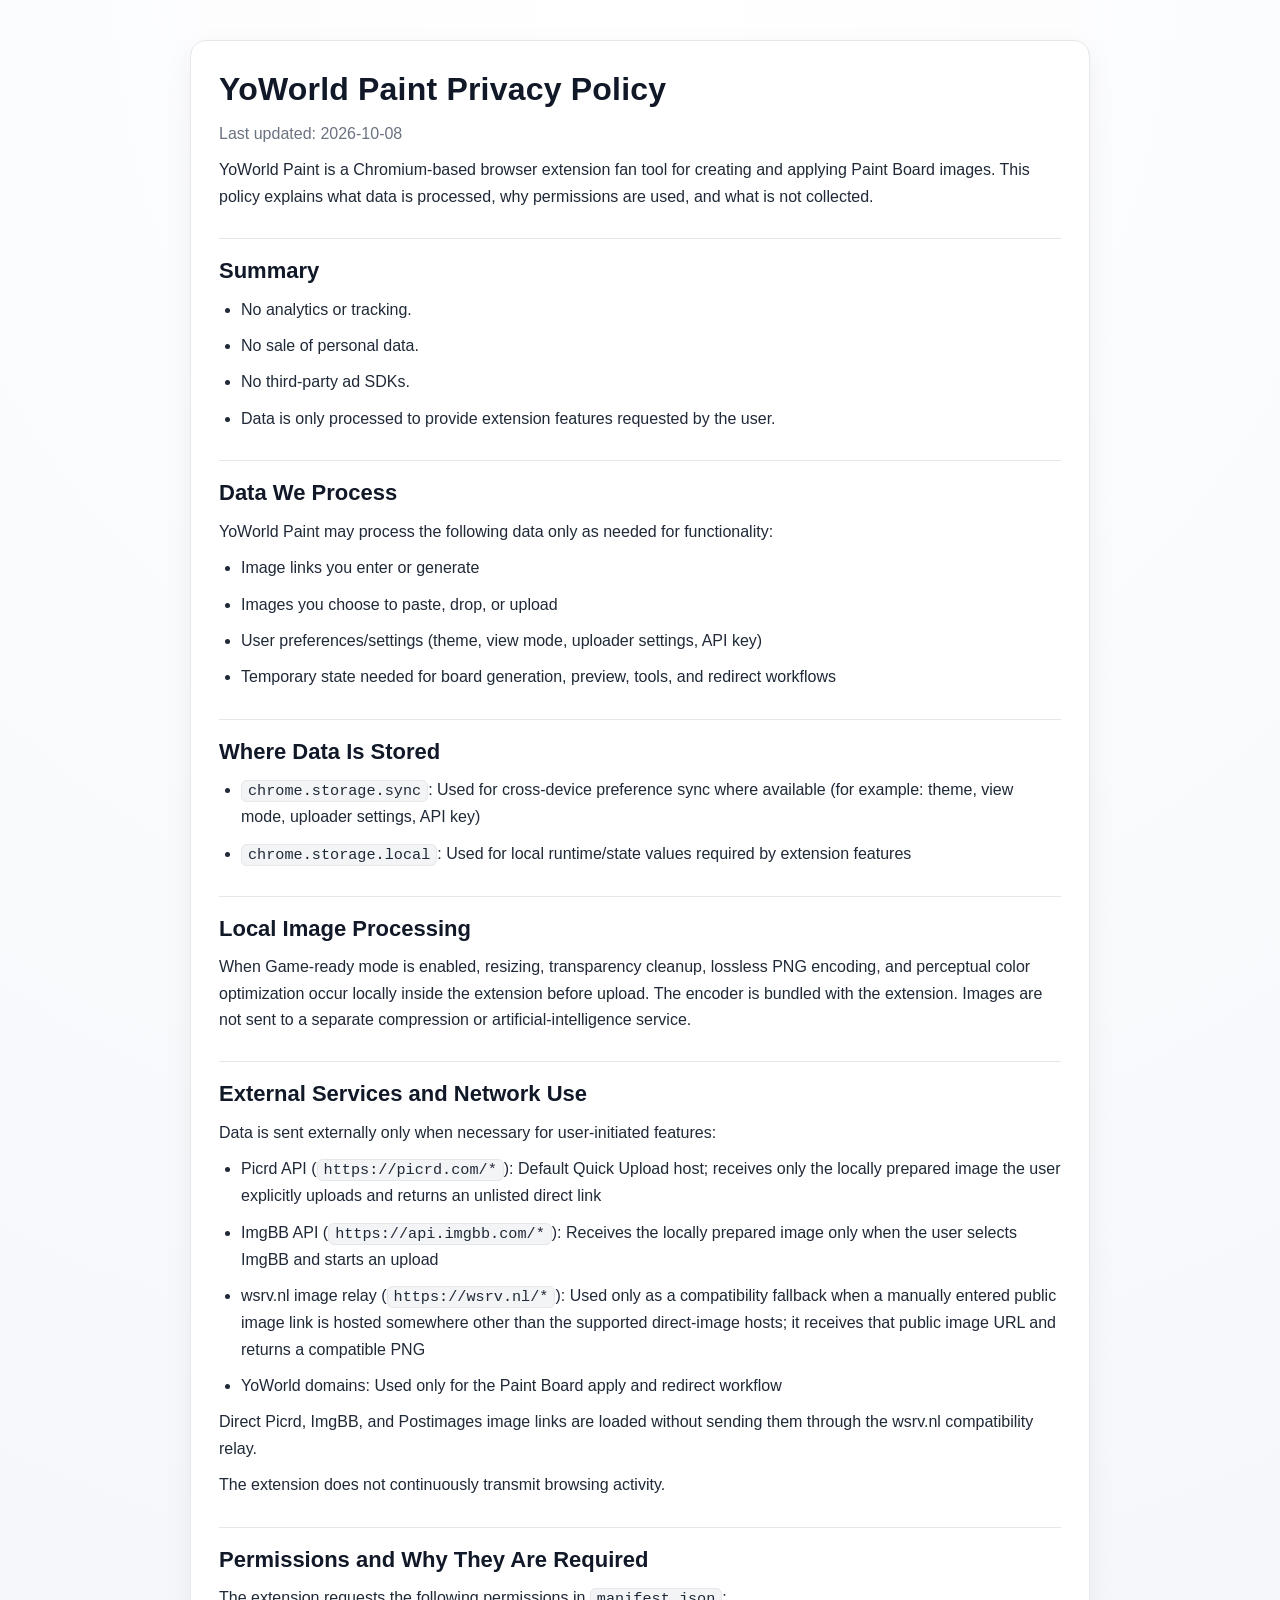
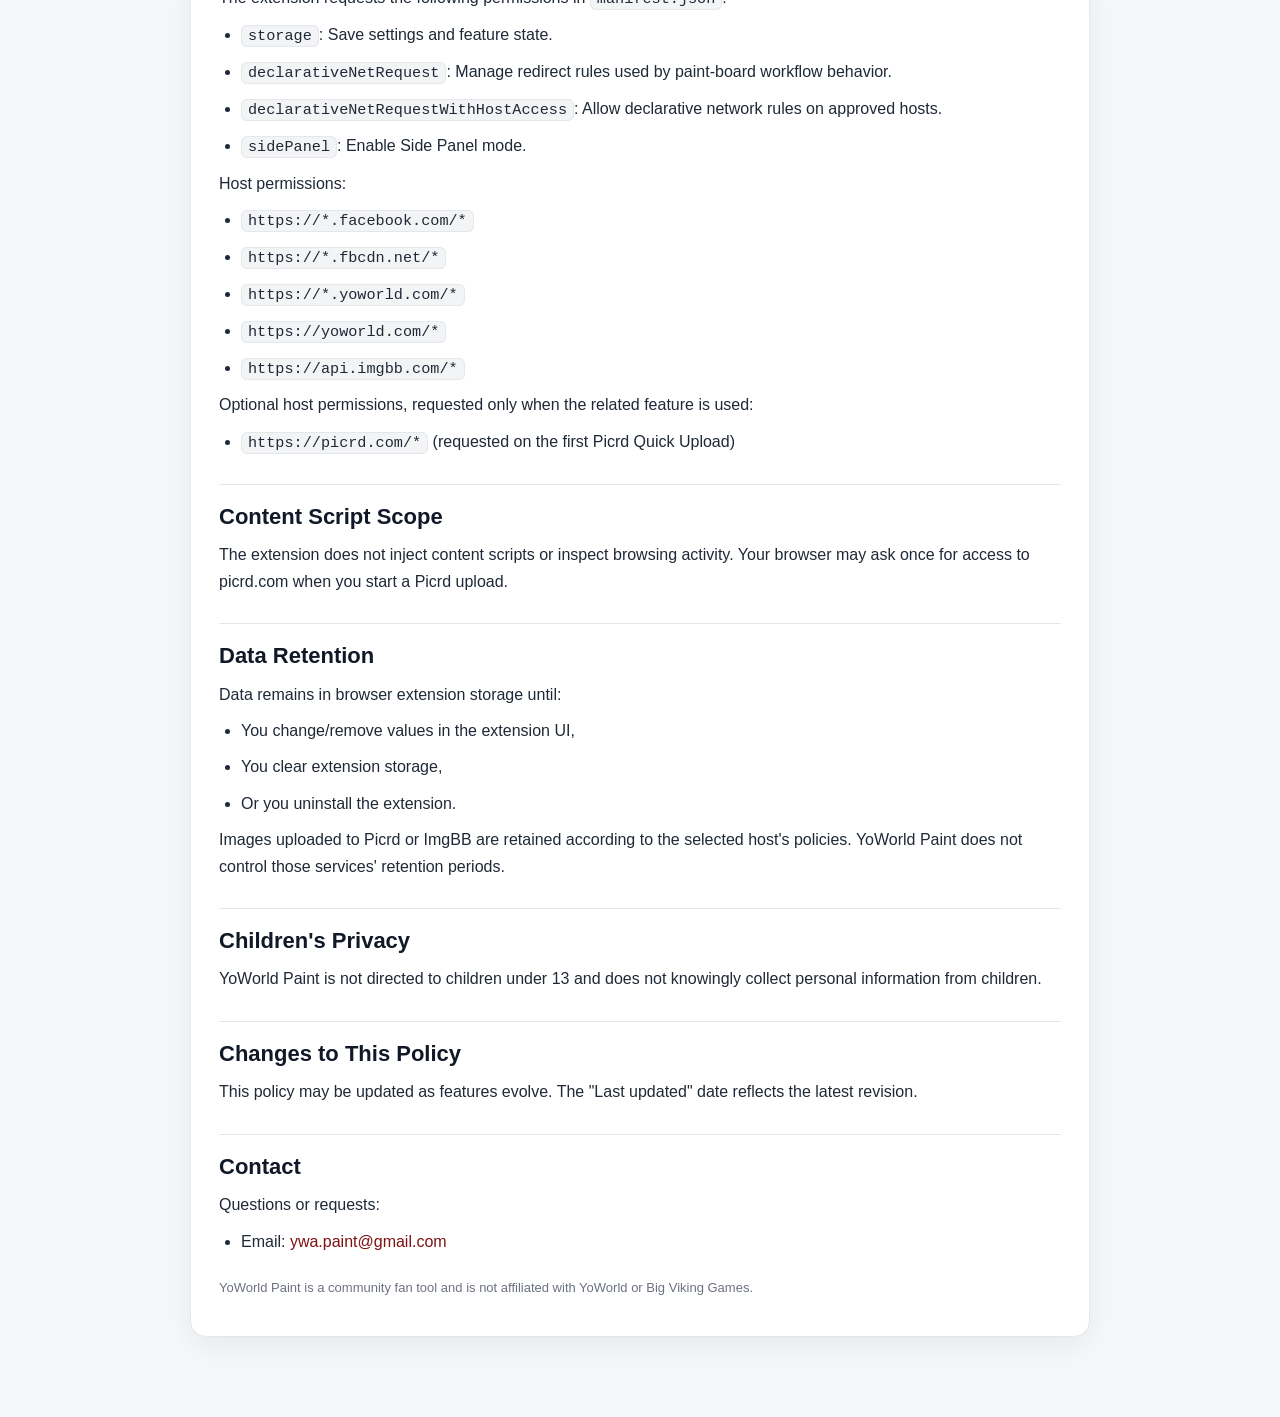
==== commit eebb42a3: "Release YoWorld Paint v3.5.15 compatibility update" ====
--- a/docs/privacy-policy.html
+++ b/docs/privacy-policy.html
@@ -100,7 +100,7 @@
       <h1>YoWorld Paint Privacy Policy</h1>
       <p class="muted">Last updated: 2026-10-08</p>
 
-      <p>YoWorld Paint is a Chrome extension fan tool for creating and applying Paint Board images. This policy explains what data is processed, why permissions are used, and what is not collected.</p>
+      <p>YoWorld Paint is a Chromium-based browser extension fan tool for creating and applying Paint Board images. This policy explains what data is processed, why permissions are used, and what is not collected.</p>
 
       <h2>Summary</h2>
       <ul>
@@ -162,10 +162,10 @@
       </ul>
 
       <h2>Content Script Scope</h2>
-      <p>The extension does not inject content scripts or inspect browsing activity. Chrome may ask once for access to picrd.com when you start a Picrd upload.</p>
+      <p>The extension does not inject content scripts or inspect browsing activity. Your browser may ask once for access to picrd.com when you start a Picrd upload.</p>
 
       <h2>Data Retention</h2>
-      <p>Data remains in Chrome extension storage until:</p>
+      <p>Data remains in browser extension storage until:</p>
       <ul>
         <li>You change/remove values in the extension UI,</li>
         <li>You clear extension storage,</li>
